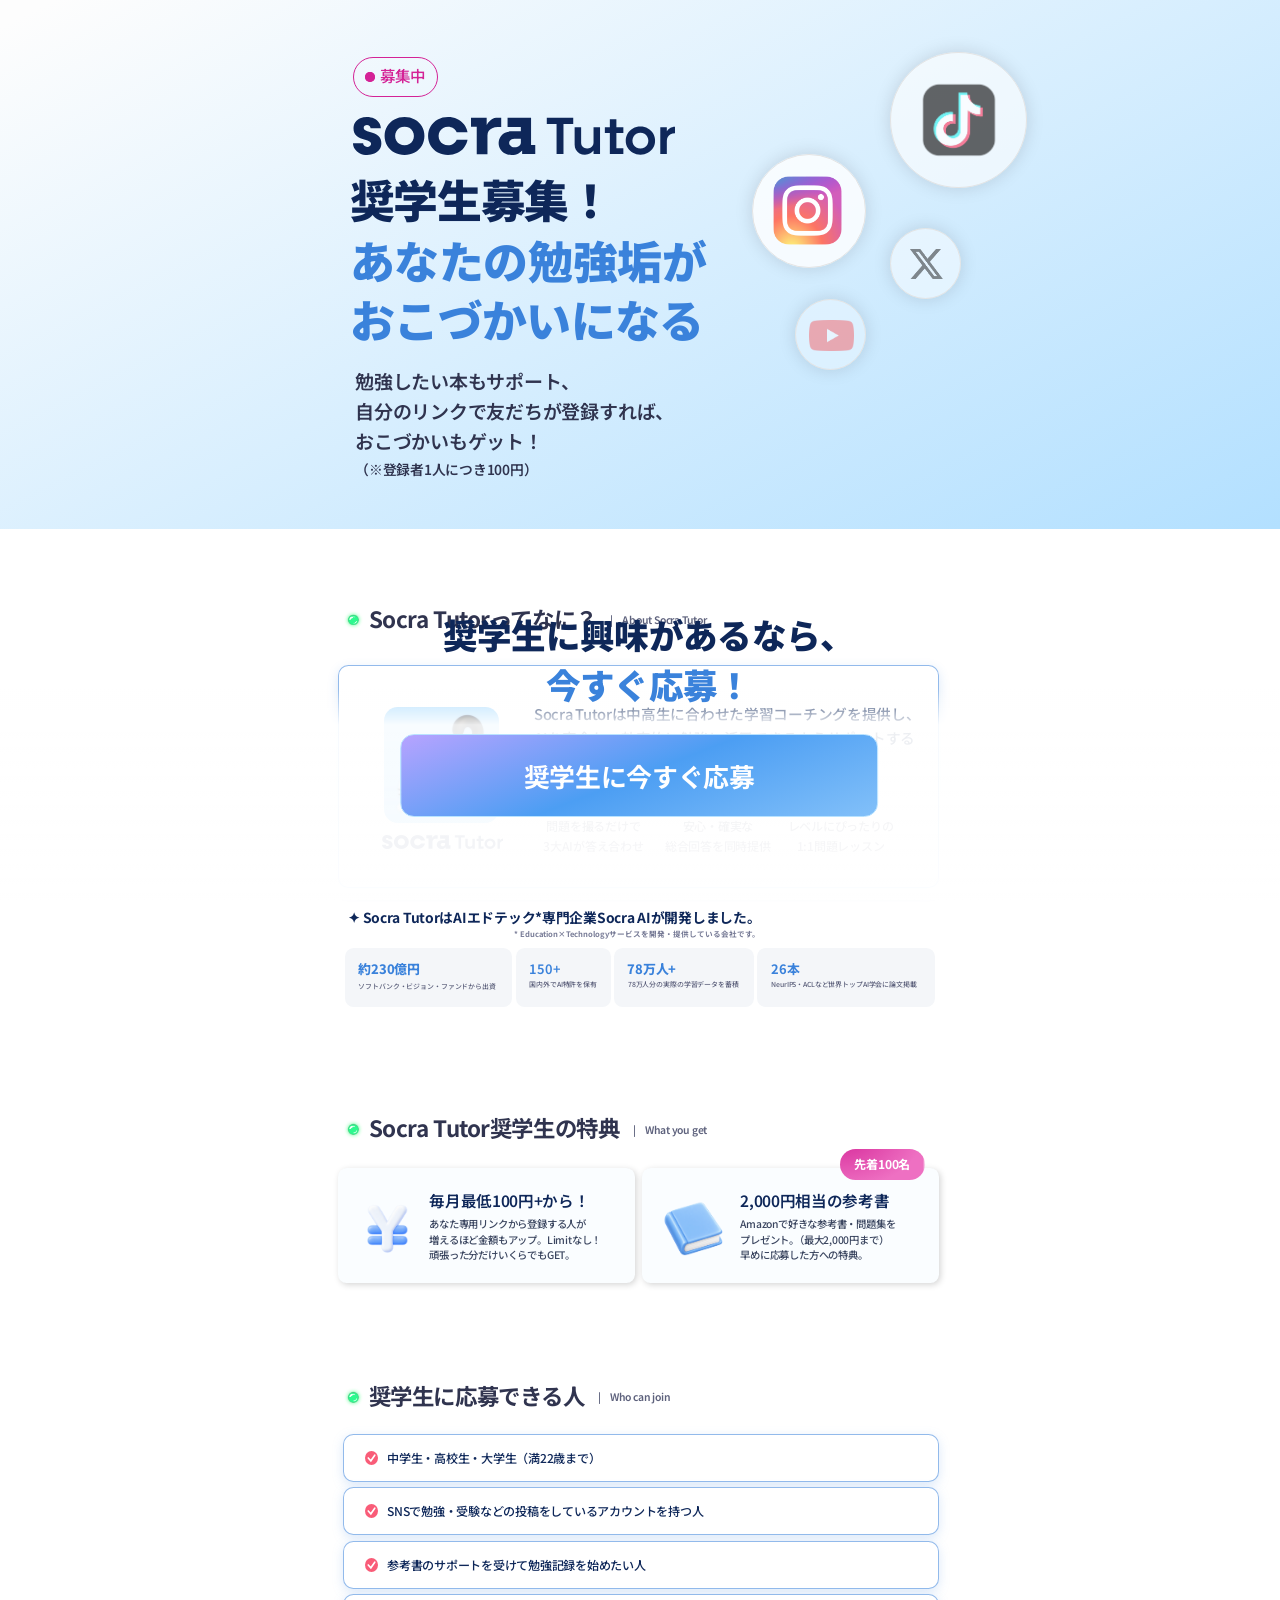
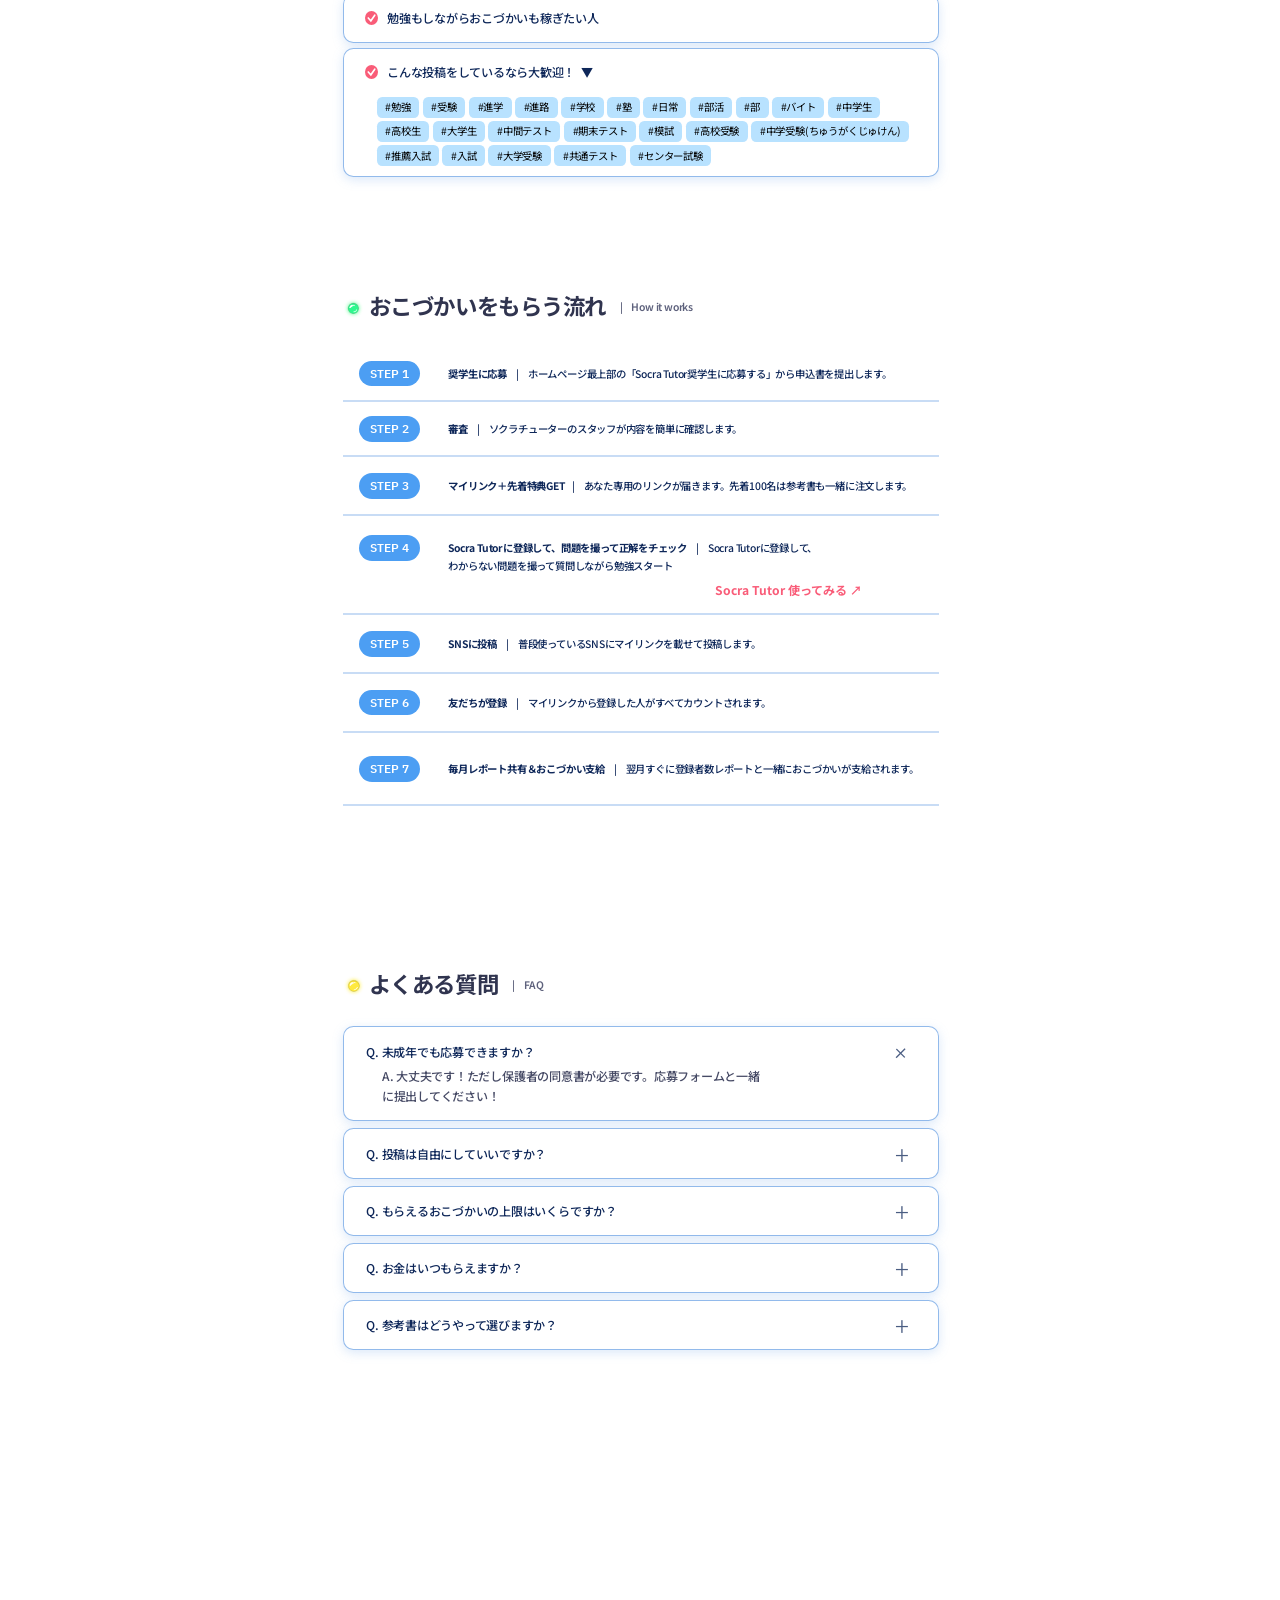
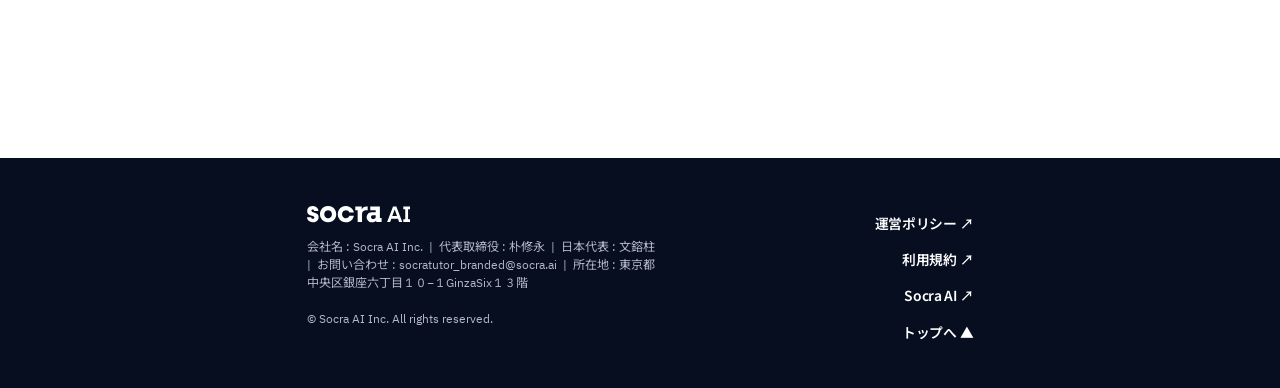
==== index.html @ dcab9e9f "홈 CTA를 socratutor.ai/event/scholarship/apply 로 연결 (같은 창에서 이동) Co-Authored-By: Claude Opus 5.5 <norep" ====
<!DOCTYPE html>
<html lang="ja">
<head>
<meta charset="UTF-8">
<meta name="viewport" content="width=device-width, initial-scale=1">
<title>Socra Tutor 奨学生募集</title>
<meta name="description" content="勉強垢で専用リンクをシェアするだけで、登録者数×100円がもらえる！">
<link rel="preconnect" href="https://fonts.googleapis.com">
<link rel="preconnect" href="https://fonts.gstatic.com" crossorigin>
<link href="https://fonts.googleapis.com/css2?family=Noto+Sans+JP:wght@300;400;500;600;700;800;900&family=IBM+Plex+Sans+KR:wght@400;600;700&display=swap" rel="stylesheet">
<style>
/* 레이아웃 2종
   - 768px 이상(태블릿·PC): Figma 웹 프레임(폭 440px) 치수 그대로 두고 .col 에 zoom(--z)을 걸어 확대 (script 참고)
   - 768px 미만(휴대폰): 파일 맨 아래 @media 블록. Figma 「Home JP — Mobile (375)」 기준의 실제 px 흐름 레이아웃 */
:root{
  --z:1;
  --blue-50:#fafdff; --blue-300:#b8e2ff; --blue-500:#4c9ef3; --blue-550:#3a82db; --blue-700:#0e2759;
  --gray-300:#b5b7c6; --gray-700:#5d617c; --gray-800:#464a65; --gray-900:#30344f;
  --pink-700:#d42396; --red-500:#f95c78; --green-700:#0faf6a;
  --line:rgba(58,130,219,.55); --line-shadow:rgba(58,130,219,.18);
  --ff:'Noto Sans JP',sans-serif;
  --ff-plex:'IBM Plex Sans KR','Noto Sans JP',sans-serif;
}
*{box-sizing:border-box;margin:0;padding:0}
html{scroll-behavior:smooth;-webkit-text-size-adjust:100%;text-size-adjust:100%}
body{background:#fff;font-family:var(--ff);color:var(--gray-900);-webkit-font-smoothing:antialiased;overflow-x:hidden}
img{display:block;max-width:none}
a{color:inherit;text-decoration:none}
button{font:inherit;color:inherit;background:none;border:0;cursor:pointer}
ol{list-style:none}

.band{position:relative;width:100%}
.col{position:relative;width:440px;margin:0 auto;zoom:var(--z)}
.abs{position:absolute}
.fill{position:absolute;inset:0;width:100%;height:100%}

/* ---------- Hero ---------- */
.hero{background:linear-gradient(153.05deg,#fdfdfd 2.29%,#b3e0ff 99.7%);overflow:hidden}
.hero .col{height:306px}
.badge{position:absolute;left:54px;top:33px;width:49px;height:23px;border:1px solid var(--pink-700);border-radius:30px;background:rgba(255,255,255,.1)}
.badge i{position:absolute;left:6px;top:8px;width:6px;height:6px;animation:blink 1.4s ease-in-out infinite}
/* 반짝임: 점이 깜빡이며 바깥으로 퍼지는 링 */
.badge i::after{content:"";position:absolute;inset:0;border-radius:50%;background:var(--pink-700);animation:ripple 1.4s ease-out infinite}
@keyframes blink{0%,100%{opacity:1}50%{opacity:.3}}
@keyframes ripple{0%{transform:scale(1);opacity:.55}100%{transform:scale(2.6);opacity:0}}
@media (prefers-reduced-motion:reduce){.badge i,.badge i::after{animation:none}}
.badge span{position:absolute;left:15px;top:3px;font-size:9px;font-weight:500;line-height:1.6;letter-spacing:-.54px;color:var(--pink-700);white-space:nowrap}
.hero-logo{position:absolute;left:54px;top:68px;width:186px;height:22px}
.hero-h1{position:absolute;left:52px;top:96px;font-size:26px;font-weight:900;line-height:38px;letter-spacing:-.78px;color:var(--blue-700);white-space:nowrap}
.hero-h2{position:absolute;left:52px;top:134px;font-size:26px;font-weight:900;line-height:34px;letter-spacing:-.26px;color:var(--blue-550);white-space:nowrap}
.hero-h2 .l2{letter-spacing:-.48px}
.hero-sub small{display:block;font-size:8px;line-height:1.92}
.hero-sub{position:absolute;left:55px;top:212px;width:209px;font-size:11px;font-weight:600;line-height:1.58;letter-spacing:-.132px;color:var(--gray-900);white-space:nowrap}

.bubble{position:absolute;border-radius:232px;overflow:hidden;border:.5px solid #e4e4e4;box-shadow:0 0 10.4px rgba(0,0,0,.13)}
.b-ig{left:285px;top:89px;width:66px;height:66px;background:rgba(255,255,255,.8)}
.b-ig img{position:absolute;left:11.5px;top:12.5px;width:40px;height:40px;object-fit:cover;opacity:.8}
.b-x{left:365px;top:132px;width:41px;height:41px;background:rgba(255,255,255,.45);border-width:.25px}
.b-x img{position:absolute;left:10.75px;top:11.75px;width:19px;height:17px;object-fit:cover;opacity:.45}
.b-tt{left:365px;top:30px;width:79px;height:79px;background:rgba(255,255,255,.6)}
.b-tt .clip{position:absolute;left:16.5px;top:16.5px;width:44px;height:44px;overflow:hidden;opacity:.6}
.b-tt .clip img{position:absolute;left:-7.66%;top:-7.59%;width:118.02%;height:117.09%}
.b-yt{left:310px;top:173px;width:41px;height:41px;background:rgba(255,255,255,.3)}
.b-yt img{position:absolute;left:7.5px;top:11.5px;width:25.705px;height:18px;object-fit:cover;opacity:.3}

/* ---------- Section common ---------- */
.sec-head{display:flex;align-items:flex-start;height:17px;padding-left:48px}
.sec-head .icon{width:12px;height:12px;margin-top:4px;object-fit:cover}
.sec-head .icon.y{width:13px;height:13px;margin-top:4px}
.sec-head h2{margin-left:3px;font-size:13px;font-weight:700;line-height:1.42;letter-spacing:-.26px;color:var(--gray-900);white-space:nowrap}
.sec-head .icon.y + h2{margin-left:2px}
.sec-head .sub{margin:6px 0 0 8px;font-size:6px;font-weight:600;line-height:1.42;letter-spacing:-.12px;color:var(--gray-700);white-space:pre}

/* ---------- About ---------- */
.about{padding-top:calc(43px * var(--z))} /* .band 는 zoom 밖이라 배율을 곱함 */
.diagram{position:relative;height:198px;margin-top:19px} /* 소개 카드 상단을 0으로 둔 좌표 */
.intro{position:absolute;left:45px;top:0;width:348px;height:129px;border-radius:6px;border:.3px solid var(--line);background:rgba(255,255,255,.8);box-shadow:0 2px 6px var(--line-shadow)}
.app-icon{position:absolute;left:26px;top:24px;width:67px;height:67px;border-radius:8px;object-fit:cover}
.app-logo{position:absolute;left:25px;top:98px;width:70px;height:8px}
.link-sm{position:absolute;text-align:right;font-weight:600;line-height:1.32;color:var(--blue-700);white-space:nowrap}
.link-sm:hover{text-decoration:underline}
.intro-desc{position:absolute;left:113px;top:21px;width:225px;font-size:8.5px;font-weight:500;line-height:1.59;letter-spacing:-.17px;color:var(--blue-700);white-space:nowrap}
.f1{left:147.5px}.f2{left:219.5px}.f3{left:290.5px}
.feature{position:absolute;top:76px;width:72px;transform:translateX(-50%);display:flex;flex-direction:column;align-items:center}
/* 배지: 폰트마다 다른 위아래 여백과 무관하게 글자판 중심을 박스 중심에 맞추려고 SVG(dominant-baseline:central)로 그림 */
.feature i{display:block;width:21px;height:9px;font-style:normal}
.feature i svg{display:block;width:21px;height:9px;overflow:visible}
.feature i text{font-family:var(--ff);font-size:5px;font-weight:500;fill:#fff}
.feature p{margin-top:2px;text-align:center;font-size:7px;font-weight:500;line-height:1.64;letter-spacing:-.14px;color:var(--gray-800);white-space:nowrap}
.made-by{position:absolute;left:51px;top:140px;font-size:8px;font-weight:700;line-height:1.5;letter-spacing:-.16px;color:var(--blue-700);white-space:nowrap}
.made-by small{display:block;text-align:right;font-size:4.4px;line-height:1.5;letter-spacing:0;color:#777b96}
.stat{position:absolute;top:164px;height:34px;border-radius:5px;background:#f4f6f9}
.stat b{position:absolute;left:8px;top:6px;font-size:7.5px;font-weight:800;line-height:1.52;letter-spacing:-.15px;color:var(--blue-550);white-space:nowrap}
.stat small{position:absolute;left:8px;top:18px;font-size:4px;font-weight:500;line-height:1.52;letter-spacing:-.08px;color:var(--gray-700);white-space:nowrap}
.stats{display:contents}
.st1{left:49px;width:97px}.st1 small{top:19px}
.st2{left:148px;width:55px}.st2 b{font-weight:600}
.st3{left:205px;width:81px}.st3 b{left:7.75px}
.st4{left:288px;width:103px}.st4 b{font-weight:700}

/* ---------- What you get ---------- */
.get-head{margin-top:61px}
.get{position:relative;height:78px;margin-top:4px}
.get-card{position:absolute;top:11px;width:172px;height:67px;border-radius:5px;background:var(--blue-50);box-shadow:1px 1px 4px rgba(0,0,0,.17)}
.get-card.c1{left:45px}
.get-card.c2{left:221px}
.get-card .ill{position:absolute;object-fit:cover}
.c1 .ill{left:12px;top:18px;width:34px;height:34px}
.c2 .ill{left:11px;top:16px;width:38px;height:38px}
.get-card h3{position:absolute;top:13px;font-size:9px;font-weight:600;line-height:1.32;letter-spacing:-.18px;color:var(--blue-700);white-space:nowrap}
.get-card p{position:absolute;top:28px;width:108px;font-size:6px;font-weight:500;line-height:1.52;letter-spacing:-.12px;color:#3b4660;white-space:nowrap}
.c1 h3,.c1 p{left:53px}
.c2 h3,.c2 p{left:57px}
.first100{position:absolute;left:115px;top:-11px;width:49px;height:18px;border-radius:34px;
  background:url("data:image/svg+xml;utf8,<svg viewBox='0 0 49 18' xmlns='http://www.w3.org/2000/svg' preserveAspectRatio='none'><rect x='0' y='0' height='100%' width='100%' fill='url(%23grad)'/><defs><radialGradient id='grad' gradientUnits='userSpaceOnUse' cx='0' cy='0' r='10' gradientTransform='matrix(1.6941 2.9942 -4.509 1.125 0.26064 -9.1731)'><stop stop-color='rgba(212,35,150,1)' offset='0'/><stop stop-color='rgba(225,74,172,1)' offset='0.5'/><stop stop-color='rgba(238,112,194,1)' offset='1'/></radialGradient></defs></svg>")}
.first100 span{position:absolute;left:8px;top:3px;font-size:7px;font-weight:700;line-height:1.6;letter-spacing:-.084px;color:#fff;white-space:nowrap}

/* ---------- Who can join ---------- */
.who-head{margin-top:56px}
.who{margin:14px 0 0 48px;width:345px;display:flex;flex-direction:column;gap:3px}
.box{border:.3px solid var(--line);border-radius:6px;filter:drop-shadow(0 2px 3px var(--line-shadow));background:#fff}
.who-row{height:28px;display:flex;align-items:center;padding-left:12px;gap:5px}
.who-row img,.who-last .hd img{width:8px;height:8px}
.who-row span,.who-last .hd span{font-size:7px;font-weight:500;line-height:1.32;letter-spacing:-.14px;color:var(--blue-700);white-space:pre}
.who-last{min-height:74px;padding:7px 0 6px}
.who-last .hd{display:flex;align-items:center;gap:5px;height:13px;padding-left:12px}
/* 태그 폭은 글자 길이에 맞춰 자동, 줄이 차면 자동 줄바꿈 */
.tags{margin:8px 14px 0 19px;display:flex;flex-wrap:wrap;gap:2px}
.tags div{display:contents}
.tag{display:inline-flex;align-items:center;height:12px;padding:0 5px;border-radius:3px;background:var(--blue-300);font-size:6px;font-weight:400;line-height:1;letter-spacing:-.12px;color:#000;white-space:nowrap}

/* ---------- How it works ---------- */
.how-head{margin-top:65px}
.steps{margin:15.5px 0 0 48px;width:345px}
.step{position:relative;display:flex;align-items:center;height:34px}
.step.s32{height:32px}
.step .pill{position:absolute;left:9.5px;width:35px;height:15px;border-radius:34px;background:var(--blue-500);display:flex;align-items:center;justify-content:center;
  font-family:var(--ff-plex);font-size:7px;font-weight:600;line-height:1.6;letter-spacing:-.084px;color:#fff;white-space:nowrap}
.step p{position:absolute;left:61px;font-size:6px;font-weight:500;line-height:1.32;letter-spacing:-.12px;color:var(--blue-700);white-space:pre}
.step p b{font-weight:700}
.m-br{display:none} /* 모바일에서만 쓰는 줄바꿈 */
.d-br{display:inline}
/* STEP 6 행은 원본에서 다른 행보다 높음(42.5px) */
.step.tall{height:42.5px}
/* STEP 4(링크 포함): 원본 높이 57.5px, 설명 2줄 + 오른쪽 아래 링크 */
.step.s-link{height:57.5px;align-items:flex-start}
.step.s-link .pill{top:11.5px}
.step.s-link p{top:14px;line-height:1.74}
.step-link{position:absolute;left:204px;top:38px;width:108.5px;text-align:center;font-size:7px;font-weight:700;line-height:1.5;color:var(--red-500);white-space:nowrap}
.step-link:hover{text-decoration:underline}
.m-only{display:none}
.step.tall p{width:284px;display:flex;white-space:normal}
.step.tall p b,.step.tall p .sep{flex:none;white-space:pre}
/* 0.3px 선은 브라우저에서 사라지므로 최소 1 CSS px 로 그린다 */
.step .rule{position:absolute;left:0;bottom:0;width:345px;height:calc(1px / var(--z));transform:translateY(50%)}
.step .rule{background:var(--line)} /* SVG 선은 일부 기기에서 안 그려져 배경색으로 표시 */
.step .rule>span{display:none}

/* ---------- FAQ ---------- */
.faq-head{margin-top:94px}
.faq{margin:17px 0 0 48px;width:345px;display:flex;flex-direction:column;gap:4px}
.qa{position:relative}
.qa button{display:flex;align-items:center;width:100%;height:28px;text-align:left;padding-left:13px;cursor:pointer}
.qa .q{font-size:7px;font-weight:500;line-height:1.32;letter-spacing:-.14px;color:var(--blue-700)}
.qa .pm{position:absolute;right:21px;top:14px;transform:translate(50%,-50%);font-size:15px;font-weight:300;line-height:1.32;letter-spacing:-.3px;color:var(--blue-700);opacity:.75;transition:transform .2s}
.qa.open .pm{transform:translate(50%,-50%) rotate(45deg)}
.qa .a{display:none;padding:0 100px 9px 22px;margin-top:-5.5px;font-size:7px;font-weight:500;line-height:1.6;letter-spacing:-.14px;color:var(--gray-800)}
.qa.open .a{display:block}
.qa .links{display:flex;justify-content:flex-end;margin-top:4px}
.qa .links a{font-weight:700;color:var(--red-500)}
.qa .links a:hover{text-decoration:underline}

/* ---------- CTA (하단 플로팅) ----------
   버튼은 스크롤 내내 화면 하단에 떠 있고(sticky), 헤드카피는 숨겨 둔다.
   끝까지 내려 푸터가 보이면(.docked) 원래 자리(푸터 바로 위)에 멈추고 헤드카피가 디졸브로 나타난다. */
.cta{position:sticky;bottom:0;z-index:5;margin-top:calc(61px * var(--z));pointer-events:none}
/* 배경 2장을 겹쳐 두고 상태에 따라 교차 페이드 */
.cta::before,.cta::after{content:"";position:absolute;inset:0;z-index:-1;transition:opacity .5s ease}
/* 떠 있을 때: 버튼 뒤쪽만 흰색으로 받쳐 줌 */
.cta::before{background:linear-gradient(to bottom,rgba(255,255,255,0) 30%,rgba(255,255,255,.92) 42%,rgba(255,255,255,.97) 100%)}
/* 도착했을 때: Figma 원본 그라데이션 */
.cta::after{opacity:0;background:linear-gradient(to bottom,rgba(255,255,255,0) 31.42%,rgba(255,255,255,.79) 84.275%)}
.cta.docked::before{opacity:0}
.cta.docked::after{opacity:1}
.cta .col{height:175px;padding-top:7px}
.cta h2{height:57.6px;text-align:center;transform:translateX(5px);font-size:20px;font-weight:900;line-height:1.44;letter-spacing:-.4px;color:var(--blue-700);white-space:nowrap}
.cta h2 span{color:var(--blue-550)}
.cta h2{opacity:0;transform:translate(5px,6px);transition:opacity .6s ease,transform .6s ease}
.cta.docked h2{opacity:1;transform:translateX(5px)}
@media (prefers-reduced-motion:reduce){.cta h2,.cta::before,.cta::after{transition:none}}
.cta-btn{pointer-events:auto;display:flex;align-items:center;justify-content:center;width:277px;height:48px;margin:14.4px auto 0;border-radius:8px;border:1px solid var(--blue-300);
  background:linear-gradient(158.79deg,#b7a3ff 0%,#4c9ef3 50%,#82c0f9 100%);color:#fff;font-size:15px;font-weight:700;line-height:1.6;letter-spacing:-.18px;
  transform:translateX(-.5px);transition:filter .15s}
.cta-btn:hover{filter:brightness(1.07)}

/* ---------- Footer ---------- */
.footer{background:#060e20}
.footer .col{height:133px;padding:27px 27px 0;display:flex;justify-content:space-between;align-items:flex-start}
.footer .inner{width:209px;display:flex;flex-direction:column;gap:8px}
.footer .logo{width:59.785px;height:11px}
.footer p{width:206px;font-family:var(--ff-plex);font-size:7px;font-weight:400;line-height:1.5;color:var(--gray-300);white-space:pre-wrap}
.footer .copy{margin-top:2.5px} /* 원본의 빈 줄 한 칸 */
.footer-links{display:flex;flex-direction:column;align-items:flex-end}
.footer-links a{font-size:8px;font-weight:600;line-height:21px;letter-spacing:-.16px;color:#fff;white-space:nowrap}
.footer-links a:hover{text-decoration:underline}

/* ================= 휴대폰 (768px 미만) — Figma 「Home JP — Mobile (375)」 ================= */
@media (max-width:767.98px){
  .col{width:auto;margin:0;zoom:1}

  /* Hero */
  .hero .col{height:auto;padding:28px 20px 40px}
  .badge{position:relative;left:auto;top:auto;width:61px;height:29px}
  .badge i{left:7.5px;top:10px;width:7.5px;height:7.5px}
  .badge span{left:19px;top:4px;font-size:11px}
  .hero-logo{position:static;width:168px;height:20px;margin-top:16px}
  .hero-h1{position:static;margin-top:8px;font-size:28px;line-height:1.4;letter-spacing:-.03em}
  .hero-h2{position:static;font-size:28px;line-height:1.3;letter-spacing:-.01em}
  .hero-h2 .l2{letter-spacing:inherit}
  .hero-sub{position:static;width:auto;margin-top:16px;font-size:11px;font-weight:500;line-height:1.6;letter-spacing:0;white-space:normal}
  .hero-sub small{font-size:9px;line-height:1.84}
  .bubble{transform-origin:top right}
  .b-tt{left:auto;right:16px;top:18px;transform:scale(.85)}
  .b-ig{left:auto;right:89px;top:75px;transform:scale(.8)}
  .b-x{left:auto;right:26px;top:112px;transform:scale(.8)}
  .b-yt{left:auto;right:58px;top:152px;transform:scale(.75)}

  /* Section common */
  .about{padding-top:48px}
  .about .col{padding:0 20px}
  .sec-head{height:auto;padding:0;align-items:center;gap:6px}
  .sec-head .icon,.sec-head .icon.y{width:16px;height:16px;margin:0;flex:none}
  .sec-head .icon.y{width:17px;height:17px}
  .sec-head h2,.sec-head .icon.y + h2{margin:0;font-size:18px;line-height:1.4;letter-spacing:-.02em}
  .sec-head .sub{margin:0 0 0 4px;font-size:10px;font-weight:500;white-space:pre;overflow:hidden;text-overflow:ellipsis;min-width:0}
  .sec-head .sub-x{display:none}
  .get-head,.how-head,.faq-head{margin-top:56px}
  .who-head{margin-top:71px} /* 特典 섹션 하단 여백 33 + 38 */

  /* About */
  .diagram{height:auto;margin-top:15px;display:flex;flex-direction:column;gap:15px}
  .intro{position:relative;left:auto;top:auto;width:auto;height:auto;padding:20px;border-radius:10px;border:.5px solid var(--line);background:rgba(255,255,255,.9);box-shadow:0 4px 12px var(--line-shadow);
    display:grid;grid-template-columns:70px 1fr;grid-template-areas:"icon desc" "logo desc";column-gap:14px}
  .app-icon{position:static;grid-area:icon;width:67px;height:67px;margin-left:1px}
  .app-logo{position:static;grid-area:logo;width:70px;height:8px;margin-top:7px}
  .link-sm{position:static;font-weight:600;letter-spacing:0}
  .intro-desc{position:static;grid-area:desc;align-self:center;width:auto;margin:0;font-size:10px;line-height:1.7;letter-spacing:0;white-space:normal}
  .intro-desc br{display:none}
  .feature p br,.get-card p br{display:none}
  .m-br{display:inline}
  .feature{position:static;grid-column:1 / -1;width:auto;transform:none;flex-direction:row;align-items:center;gap:10px;margin-top:10px}
  .feature.f1{margin-top:16px;padding-top:14px;border-top:1px solid rgba(58,130,219,.25)}
  .feature i,.feature i svg{width:37px;height:16px;flex:none}
  .feature p{margin:0;text-align:left;font-size:10px;line-height:1.5;letter-spacing:0;white-space:normal}
  .made-by{position:static;font-size:11px;font-weight:700;line-height:1.5;letter-spacing:0;white-space:normal}
  .made-by small{font-size:6px}
  .stats{display:grid;grid-template-columns:1fr 1fr;gap:8px}
  .stat{position:static;width:auto;height:auto;padding:10px 12px;border-radius:8px}
  .stat b,.stat small{position:static;display:block;white-space:normal;letter-spacing:0}
  .stat b{font-size:13px;font-weight:700;line-height:1.5}
  .stat small{margin-top:2px;font-size:8px;line-height:1.5}

  /* 特典 */
  .get{height:auto;margin-top:20px;display:flex;flex-direction:column;gap:14px}
  .get-card,.get-card.c1,.get-card.c2{position:relative;left:auto;top:auto;width:auto;height:auto;padding:18px 16px;border-radius:8px;box-shadow:1px 2px 8px rgba(0,0,0,.15);
    display:grid;grid-template-columns:52px 1fr;column-gap:14px;align-items:center}
  .get-card .ill{position:static;grid-row:1 / 3;width:52px;height:52px}
  .get-card h3{position:static;align-self:end;font-size:13px;font-weight:700;line-height:1.4;letter-spacing:0;white-space:normal}
  .get-card p{position:static;align-self:start;width:auto;margin-top:4px;font-size:10px;line-height:1.6;letter-spacing:0;white-space:normal}
  .first100{left:auto;right:12px;top:-12px;transform:scale(1.35);transform-origin:top right}

  /* 応募できる人 */
  .who{margin:20px 0 0;width:auto;gap:6px}
  .box{border:.5px solid var(--line);border-radius:8px;filter:drop-shadow(0 2px 4px rgba(58,130,219,.12))}
  .who-row{height:auto;min-height:44px;padding:12px 14px;gap:8px}
  .who-row img,.who-last .hd img{width:14px;height:14px;flex:none}
  .who-row span,.who-last .hd span{font-size:11px;line-height:1.5;letter-spacing:0;white-space:normal}
  .who-last{padding:12px 14px}
  .who-last .hd{height:auto;padding:0;gap:8px}
  .tags{margin:10px 0 0;gap:4px}
  .tag{height:auto;padding:3px 7px;border-radius:4px;font-size:9px;line-height:1.4;letter-spacing:0}

  /* 流れ */
  .steps{margin:16px 0 0;width:auto}
  .step,.step.s32,.step.tall,.step.s-link{height:auto;align-items:flex-start;gap:12px;padding:14px 0}
  .step .pill{position:static;flex:none;width:auto;height:auto;padding:3px 10px;border-radius:99px;font-size:11px;line-height:1.5}
  .step p,.step.tall p{position:static;display:flex;flex-direction:column;width:auto;font-size:10px;line-height:1.6;letter-spacing:0;white-space:normal}
  .step p b{font-size:13px;line-height:1.5;white-space:normal}
  .step p .sep{display:none}
  .step p .desc{margin-top:3px;font-weight:400}
  .step .rule{width:100%;height:.5px;transform:none}
  .step.s-link{flex-wrap:wrap}
  .step.s-link p{line-height:1.6}
  .step.s-link p{flex:1;min-width:0}
  .step-link{position:static;width:100%;margin-top:3px;padding-left:68px;text-align:right;font-size:10px}
  .d-br{display:none}
  .m-only{display:inline}

  /* FAQ */
  .faq{margin:20px 0 0;width:auto;gap:8px}
  .qa button{height:auto;min-height:48px;padding:12px 32px 12px 16px}
  .qa .q{font-size:13px;line-height:1.5;letter-spacing:0}
  .qa .pm{right:20px;top:24px;font-size:22px}
  .qa .links{margin-top:8px}
  .qa .a{padding:0 16px 14px;margin-top:-4px;font-size:10px;font-weight:400;line-height:1.65;letter-spacing:0}

  /* CTA */
  .cta{margin-top:48px}
  .cta .col{height:auto;padding:24px 20px 20px}
  .cta h2{height:auto;font-size:24px;line-height:1.44;letter-spacing:-.02em;white-space:normal;transform:translateY(6px)}
  .cta.docked h2{transform:none}
  .cta-btn{width:100%;height:54px;margin-top:18px;border-radius:10px;font-size:17px;transform:none}

  /* Footer */
  .footer .col{height:auto;padding:28px 20px 32px;flex-direction:row;justify-content:space-between;align-items:flex-start;gap:56px}
  .footer .inner{flex:1;min-width:0;width:auto;gap:12px}
  .footer .logo{width:78px;height:14.3px}
  .footer p{width:auto;font-size:8px;line-height:1.65}
  .footer-links{flex:none;flex-direction:column;align-items:flex-end;gap:6px}
  .footer-links a{font-size:10px;line-height:1.65;text-align:right}
  .footer .copy{margin:0;font-size:10px}
}
/* 폭이 아주 좁은 폰(360px 이하): 히어로 SNS 아이콘을 조금 작게 */
@media (max-width:360px){
  .b-tt{transform:scale(.7)} .b-ig{right:74px;transform:scale(.65)} .b-x{transform:scale(.65)} .b-yt{right:48px;transform:scale(.6)}
}
</style>
</head>
<body>

<main id="top">
  <!-- Hero -->
  <section class="band hero">
    <div class="col">
      <div class="badge"><i><img class="fill" src="assets/dot-pink.svg" alt="" width="6" height="6"></i><span>募集中</span></div>
      <img class="hero-logo" src="assets/logo-hero.svg" alt="Socra Tutor" width="186" height="22">
      <h1 class="hero-h1">奨学生募集！</h1>
      <p class="hero-h2">あなたの勉強垢が<br><span class="l2">おこづかいになる</span></p>
      <p class="hero-sub">勉強したい本もサポート、<br>自分のリンクで友だちが登録すれば、<br>おこづかいもゲット！<small>（※登録者1人につき100円）</small></p>

      <div class="bubble b-tt" aria-hidden="true"><div class="clip"><img src="assets/tiktok.png" alt=""></div></div>
      <div class="bubble b-ig" aria-hidden="true"><img src="assets/instagram.png" alt=""></div>
      <div class="bubble b-x" aria-hidden="true"><img src="assets/x.png" alt=""></div>
      <div class="bubble b-yt" aria-hidden="true"><img src="assets/youtube.png" alt=""></div>
    </div>
  </section>

  <!-- About -->
  <section class="band about" id="about">
    <div class="col">
      <div class="sec-head">
        <img class="icon" src="assets/light.png" alt="">
        <h2>Socra Tutorってなに？</h2>
        <span class="sub">|     About<span class="sub-x"> Socra Tutor</span></span>
      </div>

      <div class="diagram">
        <div class="intro">
          <img class="app-icon" src="assets/app-icon.png" alt="Socra Tutor アプリ" width="67" height="67">
          <img class="app-logo" src="assets/logo-tutor-about.svg" alt="Socra Tutor" width="70" height="8">
          <p class="intro-desc">Socra Tutorは中高生に合わせた学習コーチングを提供し、<br>AIを安全かつ効率的に勉強に活用できるようサポートする<br>「10代のための答え合わせAI」です。</p>
          <div class="feature f1"><i><svg viewBox="0 0 21 9" role="img" aria-label="機能1"><rect width="21" height="9" rx="4.5" fill="#f95c78"/><text x="10.5" y="4.5" text-anchor="middle" dominant-baseline="central">機能1</text></svg></i><p>問題を撮るだけで<br>3大AIが答え合わせ</p></div>
          <div class="feature f2"><i><svg viewBox="0 0 21 9" role="img" aria-label="機能2"><rect width="21" height="9" rx="4.5" fill="#f95c78"/><text x="10.5" y="4.5" text-anchor="middle" dominant-baseline="central">機能2</text></svg></i><p>安心・確実な<br>総合回答を同時提供</p></div>
          <div class="feature f3"><i><svg viewBox="0 0 21 9" role="img" aria-label="機能3"><rect width="21" height="9" rx="4.5" fill="#f95c78"/><text x="10.5" y="4.5" text-anchor="middle" dominant-baseline="central">機能3</text></svg></i><p>レベルにぴったりの<br>1:1問題レッスン</p></div>
        </div>

        <p class="made-by">✦ Socra TutorはAIエドテック*専門企業Socra AIが開発しました。<small>* Education×Technologyサービスを開発・提供している会社です。</small></p>
        <div class="stats">
          <div class="stat st1"><b>約230億円</b><small>ソフトバンク・ビジョン・ファンドから出資</small></div>
          <div class="stat st2"><b>150+</b><small>国内外でAI特許を保有</small></div>
          <div class="stat st3"><b>78万人+</b><small>78万人分の実際の学習データを蓄積</small></div>
          <div class="stat st4"><b>26本</b><small>NeurIPS・ACLなど世界トップAI学会に論文掲載</small></div>
        </div>
      </div>

      <!-- What you get -->
      <div class="sec-head get-head">
        <img class="icon" src="assets/light.png" alt="">
        <h2>Socra Tutor奨学生の特典</h2>
        <span class="sub">|     What you get</span>
      </div>
      <div class="get">
        <div class="get-card c1">
          <img class="ill" src="assets/coin.png" alt="">
          <h3>毎月最低100円+から！</h3>
          <p>あなた専用リンクから登録する人が<br>増えるほど金額もアップ。Limitなし！<br>頑張った分だけいくらでもGET。</p>
        </div>
        <div class="get-card c2">
          <img class="ill" src="assets/book.png" alt="">
          <h3>2,000円相当の参考書</h3>
          <p>Amazonで好きな参考書・問題集を<br>プレゼント。（最大2,000円まで）<br>早めに応募した方への特典。</p>
          <div class="first100"><span>先着100名</span></div>
        </div>
      </div>

      <!-- Who can join -->
      <div class="sec-head who-head">
        <img class="icon" src="assets/light.png" alt="">
        <h2>奨学生に応募できる人</h2>
        <span class="sub">|     Who can join</span>
      </div>
      <div class="who">
        <div class="box who-row"><img src="assets/check.svg" alt="" width="8" height="8"><span>中学生・高校生・大学生（満22歳まで）</span></div>
        <div class="box who-row"><img src="assets/check.svg" alt="" width="8" height="8"><span>SNSで勉強・受験などの投稿をしているアカウントを持つ人</span></div>
        <div class="box who-row"><img src="assets/check.svg" alt="" width="8" height="8"><span>参考書のサポートを受けて勉強記録を始めたい人</span></div>
        <div class="box who-row"><img src="assets/check.svg" alt="" width="8" height="8"><span>勉強もしながらおこづかいも稼ぎたい人</span></div>
        <div class="box who-last">
          <div class="hd"><img src="assets/check.svg" alt="" width="8" height="8"><span>こんな投稿をしているなら大歓迎！  ▼</span></div>
          <div class="tags">
            <div>
              <span class="tag">#勉強</span><span class="tag">#受験</span><span class="tag">#進学</span><span class="tag">#進路</span><span class="tag">#学校</span><span class="tag">#塾</span><span class="tag">#日常</span><span class="tag">#部活</span><span class="tag">#部</span><span class="tag">#バイト</span><span class="tag">#中学生</span><span class="tag">#高校生</span>
            </div>
            <div>
              <span class="tag">#大学生</span><span class="tag">#中間テスト</span><span class="tag">#期末テスト</span><span class="tag">#模試</span><span class="tag">#高校受験</span><span class="tag">#中学受験(ちゅうがくじゅけん)</span><span class="tag">#推薦入試</span>
            </div>
            <div>
              <span class="tag">#入試</span><span class="tag">#大学受験</span><span class="tag">#共通テスト</span><span class="tag">#センター試験</span>
            </div>
          </div>
        </div>
      </div>

      <!-- How it works -->
      <div class="sec-head how-head" id="how">
        <img class="icon" src="assets/light.png" alt="" style="margin-top:5px">
        <h2>おこづかいをもらう流れ</h2>
        <span class="sub">|     How it works</span>
      </div>
      <ol class="steps">
        <li class="step s32"><span class="pill">STEP 1</span><p><b>奨学生に応募</b><span class="sep">     |     </span><span class="desc">ホームページ最上部の「Socra Tutor奨学生に応募する」<br class="m-br">から申込書を提出します。</span></p><span class="rule"><span><img src="assets/line.svg" alt="" width="345.3" height=".3"></span></span></li>
        <li class="step s32"><span class="pill">STEP 2</span><p><b>審査</b><span class="sep">     |     </span><span class="desc">ソクラチューターのスタッフが内容を簡単に確認します。</span></p><span class="rule"><span><img src="assets/line.svg" alt="" width="345.3" height=".3"></span></span></li>
        <li class="step"><span class="pill">STEP 3</span><p><b>マイリンク＋先着特典GET</b><span class="sep">    |     </span><span class="desc">あなた専用のリンクが届きます。<br class="m-br">先着100名は参考書も一緒に注文します。</span></p><span class="rule"><span><img src="assets/line.svg" alt="" width="345.3" height=".3"></span></span></li>
        <li class="step s-link"><span class="pill">STEP 4</span><p><b>Socra Tutorに登録して、<br class="m-br">問題を撮って正解をチェック</b><span class="sep">     |     </span><span class="desc">Socra Tutorに登録して、<br class="d-br">わからない問題を撮っ<br class="m-br">て質問しながら勉強スタート<span class="m-only"> !</span></span></p><a class="step-link" href="https://socratutor.ai/landing" target="_blank" rel="noopener">Socra Tutor 使ってみる ↗</a><span class="rule"><span><img src="assets/line.svg" alt="" width="345.3" height=".3"></span></span></li>
        <li class="step"><span class="pill">STEP 5</span><p><b>SNSに投稿</b><span class="sep">     |     </span><span class="desc">普段使っているSNSにマイリンクを載せて投稿します。</span></p><span class="rule"><span><img src="assets/line.svg" alt="" width="345.3" height=".3"></span></span></li>
        <li class="step"><span class="pill">STEP 6</span><p><b>友だちが登録</b><span class="sep">     |     </span><span class="desc">マイリンクから登録した人がすべてカウントされます。</span></p><span class="rule"><span><img src="assets/line.svg" alt="" width="345.3" height=".3"></span></span></li>
        <li class="step tall"><span class="pill">STEP 7</span><p><b>毎月レポート共有＆おこづかい支給</b><span class="sep">     |     </span><span class="desc">翌月すぐに登録者数レポートと一緒におこづかいが<br class="m-br">支給されます。</span></p><span class="rule"><span><img src="assets/line.svg" alt="" width="345.3" height=".3"></span></span></li>
      </ol>

      <!-- FAQ -->
      <div class="sec-head faq-head">
        <img class="icon y" src="assets/light-yellow.png" alt="">
        <h2>よくある質問</h2>
        <span class="sub">|     FAQ</span>
      </div>
      <div class="faq">
        <div class="box qa open">
          <button type="button" aria-expanded="true"><span class="q">Q. 未成年でも応募できますか？</span><span class="pm" aria-hidden="true">+</span></button>
          <p class="a">A. 大丈夫です！ただし保護者の同意書が必要です。<br class="m-br">応募フォームと一緒に提出してください！</p>
        </div>
        <div class="box qa">
          <button type="button" aria-expanded="false"><span class="q">Q. 投稿は自由にしていいですか？</span><span class="pm" aria-hidden="true">+</span></button>
          <p class="a">A. アプリの機能（勉強・問題解説）に関連する写真・文章・動画なら、何でもOKです！何を投稿すればいいか迷ったら、クリエイティブガイドを参考にしてください！
            <span class="links">
              <a href="https://socratutor.ai/event/scholarship/guide" target="_blank" rel="noopener">ご利用ガイド ↗</a>
            </span></p>
        </div>
        <div class="box qa">
          <button type="button" aria-expanded="false"><span class="q">Q. もらえるおこづかいの上限はいくらですか？</span><span class="pm" aria-hidden="true">+</span></button>
          <p class="a">A. 上限はありません！リンクから登録した人が何十人でも何百人でも、すべておこづかいとして積み上がります。</p>
        </div>
        <div class="box qa">
          <button type="button" aria-expanded="false"><span class="q">Q. お金はいつもらえますか？</span><span class="pm" aria-hidden="true">+</span></button>
          <p class="a">A. 翌月すぐに支給されます。</p>
        </div>
        <div class="box qa">
          <button type="button" aria-expanded="false"><span class="q">Q. 参考書はどうやって選びますか？</span><span class="pm" aria-hidden="true">+</span></button>
          <p class="a">A. 先着100名に入ると、Amazonの購入ページをご案内します。そこで好きな参考書・問題集を1冊選ぶだけでOK！（最大2,000円まで）選んでいただいた本は、購入ページに入力いただいた住所へお届けします。</p>
        </div>
      </div>
    </div>
  </section>

  <!-- CTA -->
  <section class="band cta" id="apply">
    <div class="col">
      <h2>奨学生に興味があるなら、<br><span>今すぐ応募！</span></h2>
      <a class="cta-btn" href="https://socratutor.ai/event/scholarship/apply" target="_top">奨学生に今すぐ応募</a>
    </div>
  </section>
</main>

<footer class="band footer">
  <div class="col">
    <div class="inner">
      <img class="logo" src="assets/logo-socra-ai-footer.svg" alt="Socra AI" width="59.7851" height="11">
      <p>会社名 : Socra AI Inc.  |  代表取締役 : 朴修永  |  日本代表 : 文鎔柱  |  お問い合わせ : socratutor_branded@socra.ai  |  所在地 : 東京都中央区銀座六丁目１０−１GinzaSix１３階</p>
      <p class="copy">© Socra AI Inc. All rights reserved.</p>
    </div>
    <nav class="footer-links">
      <a href="https://socraai.notion.site/Socra-Tutor-3dd5bc5f63078018b646ddf2f49e90f0" target="_blank" rel="noopener">運営ポリシー ↗</a>
      <a href="https://socraai.notion.site/Socra-Tutor-3dd5bc5f630780bb8632d63fe7f3dbab" target="_blank" rel="noopener">利用規約 ↗</a>
      <a href="https://corp.socra.ai/ja" target="_blank" rel="noopener">Socra AI ↗</a>
      <a href="#" aria-label="ページのトップへ戻る">トップへ ▲</a>
    </nav>
  </div>
</footer>

<script>
// 태블릿·PC: 440px 웹 디자인을 화면 폭에 맞춰 확대 (MAX_WIDTH까지). 휴대폰(768px 미만)은 모바일 레이아웃이라 확대하지 않음
const DESIGN_WIDTH = 440, MAX_WIDTH = 760, MOBILE_MAX = 767.98;
function fit(){
  const cw = document.documentElement.clientWidth;
  const z = cw <= MOBILE_MAX ? 1 : Math.min(cw, MAX_WIDTH) / DESIGN_WIDTH;
  document.documentElement.style.setProperty('--z', z.toFixed(4));
}
fit();
addEventListener('resize', fit);

// 하단 CTA: 푸터가 화면에 들어오면(= 끝까지 스크롤) 도착 상태로 전환해 헤드카피 표시
const cta = document.querySelector('.cta');
new IntersectionObserver(([e]) => cta.classList.toggle('docked', e.isIntersecting))
  .observe(document.querySelector('.footer'));

// 외부 링크(다른 사이트로 나가는 링크)는 모두 새 탭으로 열기 — 나중에 추가되는 주소에도 자동 적용
// 단, target="_top"(socratutor.ai 안의 다른 페이지로 이동하는 링크)은 같은 창에서 연다
document.querySelectorAll('a[href^="http"]:not([target="_top"])').forEach(a => {
  if (new URL(a.href).origin !== location.origin) { a.target = '_blank'; a.rel = 'noopener'; }
});

// FAQ 아코디언
document.querySelectorAll('.qa button').forEach(btn => {
  btn.addEventListener('click', () => {
    const open = btn.parentElement.classList.toggle('open');
    btn.setAttribute('aria-expanded', open);
  });
});
</script>
</body>
</html>
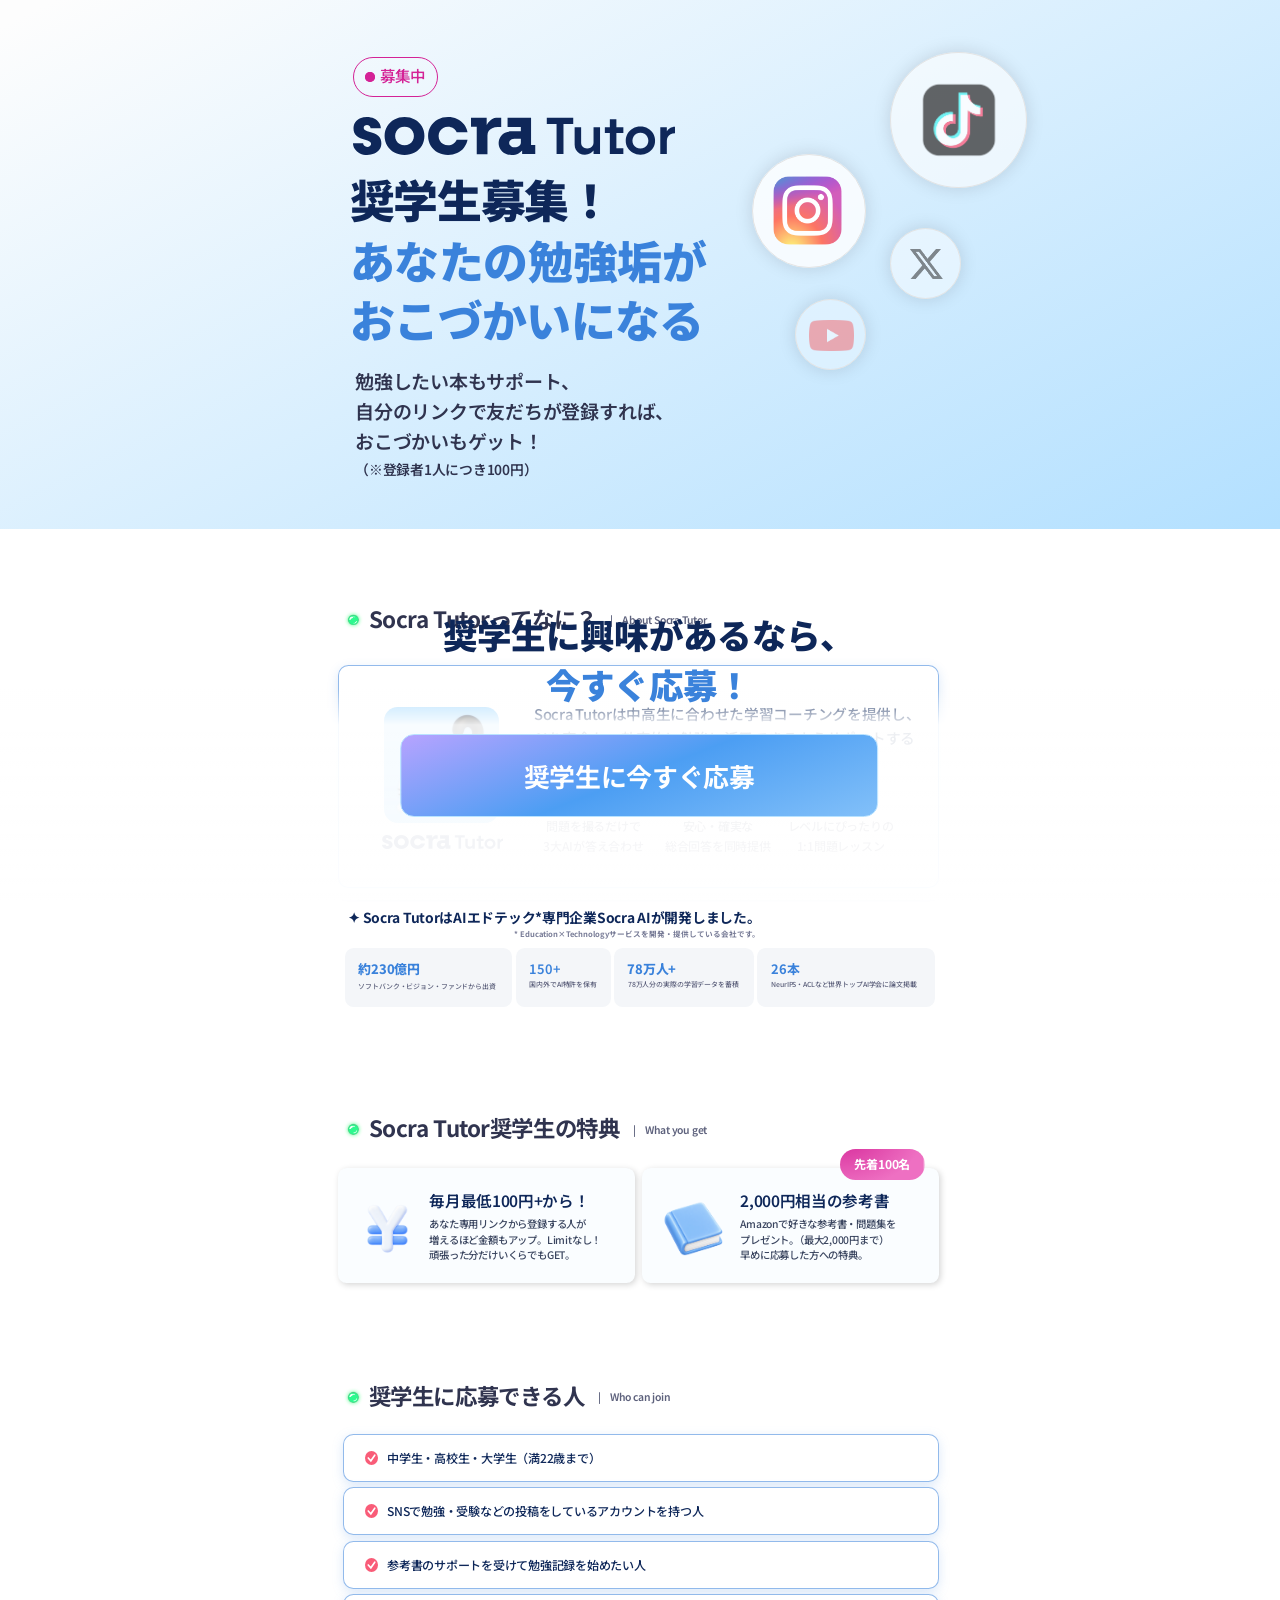
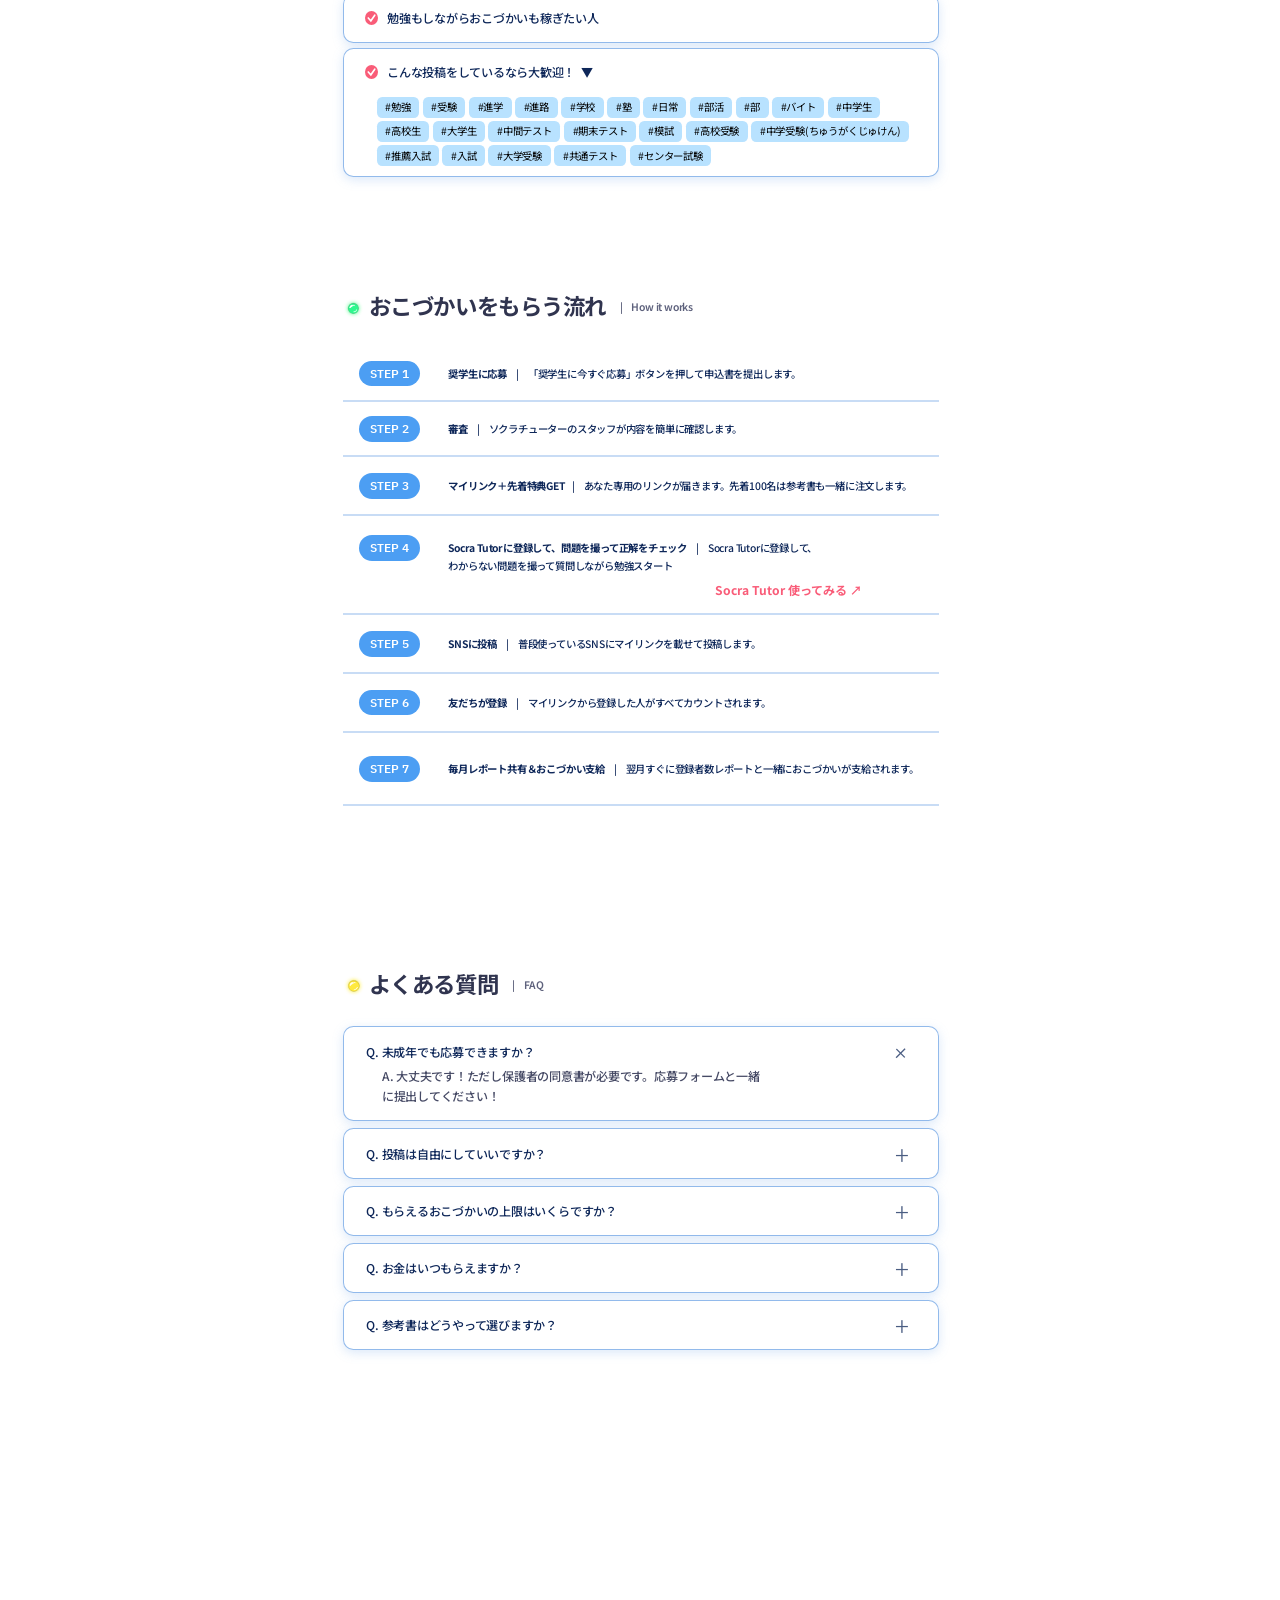
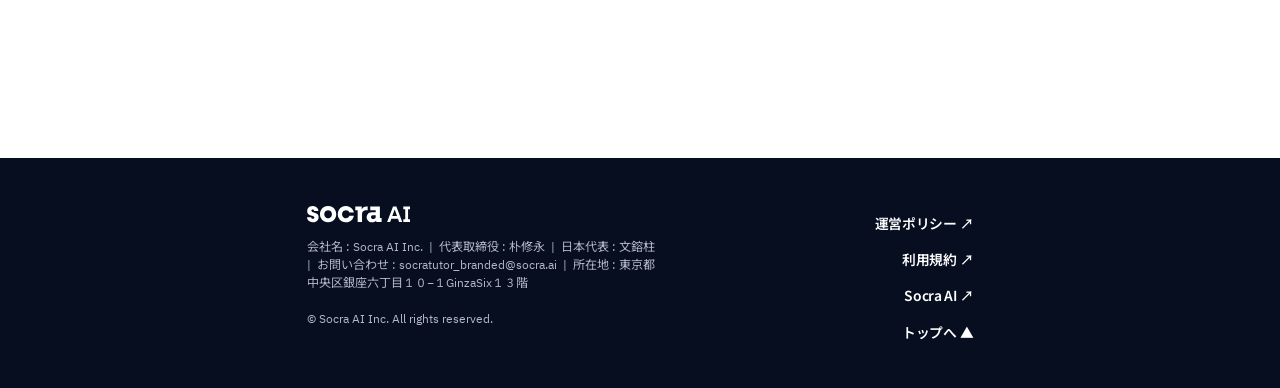
==== commit 9927fd37: "STEP 1 설명을 「奨学生に今すぐ応募」 버튼 안내로 변경 Co-Authored-By: Claude Opus 5.5 <noreply@anthropic.com>" ====
--- a/index.html
+++ b/index.html
@@ -1,5 +1,5 @@
 <!DOCTYPE html>
-<html lang="ja">
+<html lang="ja" data-scholarship-page="landing">
 <head>
 <meta charset="UTF-8">
 <meta name="viewport" content="width=device-width, initial-scale=1">
@@ -325,6 +325,7 @@
   .b-tt{transform:scale(.7)} .b-ig{right:74px;transform:scale(.65)} .b-x{transform:scale(.65)} .b-yt{right:48px;transform:scale(.6)}
 }
 </style>
+<link rel="stylesheet" href="/assets/scholarship-embed.css">
 </head>
 <body>
 
@@ -427,7 +428,7 @@
         <span class="sub">|     How it works</span>
       </div>
       <ol class="steps">
-        <li class="step s32"><span class="pill">STEP 1</span><p><b>奨学生に応募</b><span class="sep">     |     </span><span class="desc">ホームページ最上部の「Socra Tutor奨学生に応募する」<br class="m-br">から申込書を提出します。</span></p><span class="rule"><span><img src="assets/line.svg" alt="" width="345.3" height=".3"></span></span></li>
+        <li class="step s32"><span class="pill">STEP 1</span><p><b>奨学生に応募</b><span class="sep">     |     </span><span class="desc">「奨学生に今すぐ応募」ボタンを押して<br class="m-br">申込書を提出します。</span></p><span class="rule"><span><img src="assets/line.svg" alt="" width="345.3" height=".3"></span></span></li>
         <li class="step s32"><span class="pill">STEP 2</span><p><b>審査</b><span class="sep">     |     </span><span class="desc">ソクラチューターのスタッフが内容を簡単に確認します。</span></p><span class="rule"><span><img src="assets/line.svg" alt="" width="345.3" height=".3"></span></span></li>
         <li class="step"><span class="pill">STEP 3</span><p><b>マイリンク＋先着特典GET</b><span class="sep">    |     </span><span class="desc">あなた専用のリンクが届きます。<br class="m-br">先着100名は参考書も一緒に注文します。</span></p><span class="rule"><span><img src="assets/line.svg" alt="" width="345.3" height=".3"></span></span></li>
         <li class="step s-link"><span class="pill">STEP 4</span><p><b>Socra Tutorに登録して、<br class="m-br">問題を撮って正解をチェック</b><span class="sep">     |     </span><span class="desc">Socra Tutorに登録して、<br class="d-br">わからない問題を撮っ<br class="m-br">て質問しながら勉強スタート<span class="m-only"> !</span></span></p><a class="step-link" href="https://socratutor.ai/landing" target="_blank" rel="noopener">Socra Tutor 使ってみる ↗</a><span class="rule"><span><img src="assets/line.svg" alt="" width="345.3" height=".3"></span></span></li>
@@ -495,6 +496,7 @@
   </div>
 </footer>
 
+<script src="/assets/scholarship-bridge.js"></script>
 <script>
 // 태블릿·PC: 440px 웹 디자인을 화면 폭에 맞춰 확대 (MAX_WIDTH까지). 휴대폰(768px 미만)은 모바일 레이아웃이라 확대하지 않음
 const DESIGN_WIDTH = 440, MAX_WIDTH = 760, MOBILE_MAX = 767.98;
--- a/assets/scholarship-embed.css
+++ b/assets/scholarship-embed.css
@@ -0,0 +1,33 @@
+/* 안전 영역은 부모가 CSS px로 보낸다. 배경은 유지하고 콘텐츠만 안쪽으로 옮긴다. */
+:root { --host-safe-area-top: 0px; --host-safe-area-bottom: 0px; }
+html[data-scholarship-webview] { scroll-padding-top: var(--host-safe-area-top); }
+html[data-scholarship-webview] .hero {
+  border-top: var(--host-safe-area-top) solid transparent;
+  background-origin: border-box;
+}
+html[data-scholarship-webview] .cta::before,
+html[data-scholarship-webview] .cta::after {
+  bottom: calc(-1 * var(--host-safe-area-bottom));
+}
+html[data-scholarship-webview] .footer,
+html[data-scholarship-webview] .cta {
+  border-bottom: var(--host-safe-area-bottom) solid transparent;
+}
+html[data-scholarship-webview][data-scholarship-page="apply"] .home-btn {
+  display: none;
+}
+html[data-scholarship-webview] .modal,
+html[data-scholarship-webview] .lightbox {
+  padding-top: calc(20px + var(--host-safe-area-top));
+  padding-bottom: calc(20px + var(--host-safe-area-bottom));
+}
+html[data-scholarship-webview] .modal-card {
+  max-height: calc(100dvh - var(--host-safe-area-top) - var(--host-safe-area-bottom) - 40px);
+  overflow-y: auto;
+}
+html[data-scholarship-webview] .lightbox img {
+  max-height: min(88vh, calc(100dvh - var(--host-safe-area-top) - var(--host-safe-area-bottom) - 40px));
+}
+html[data-scholarship-webview] .lightbox .close {
+  top: calc(14px + var(--host-safe-area-top));
+}
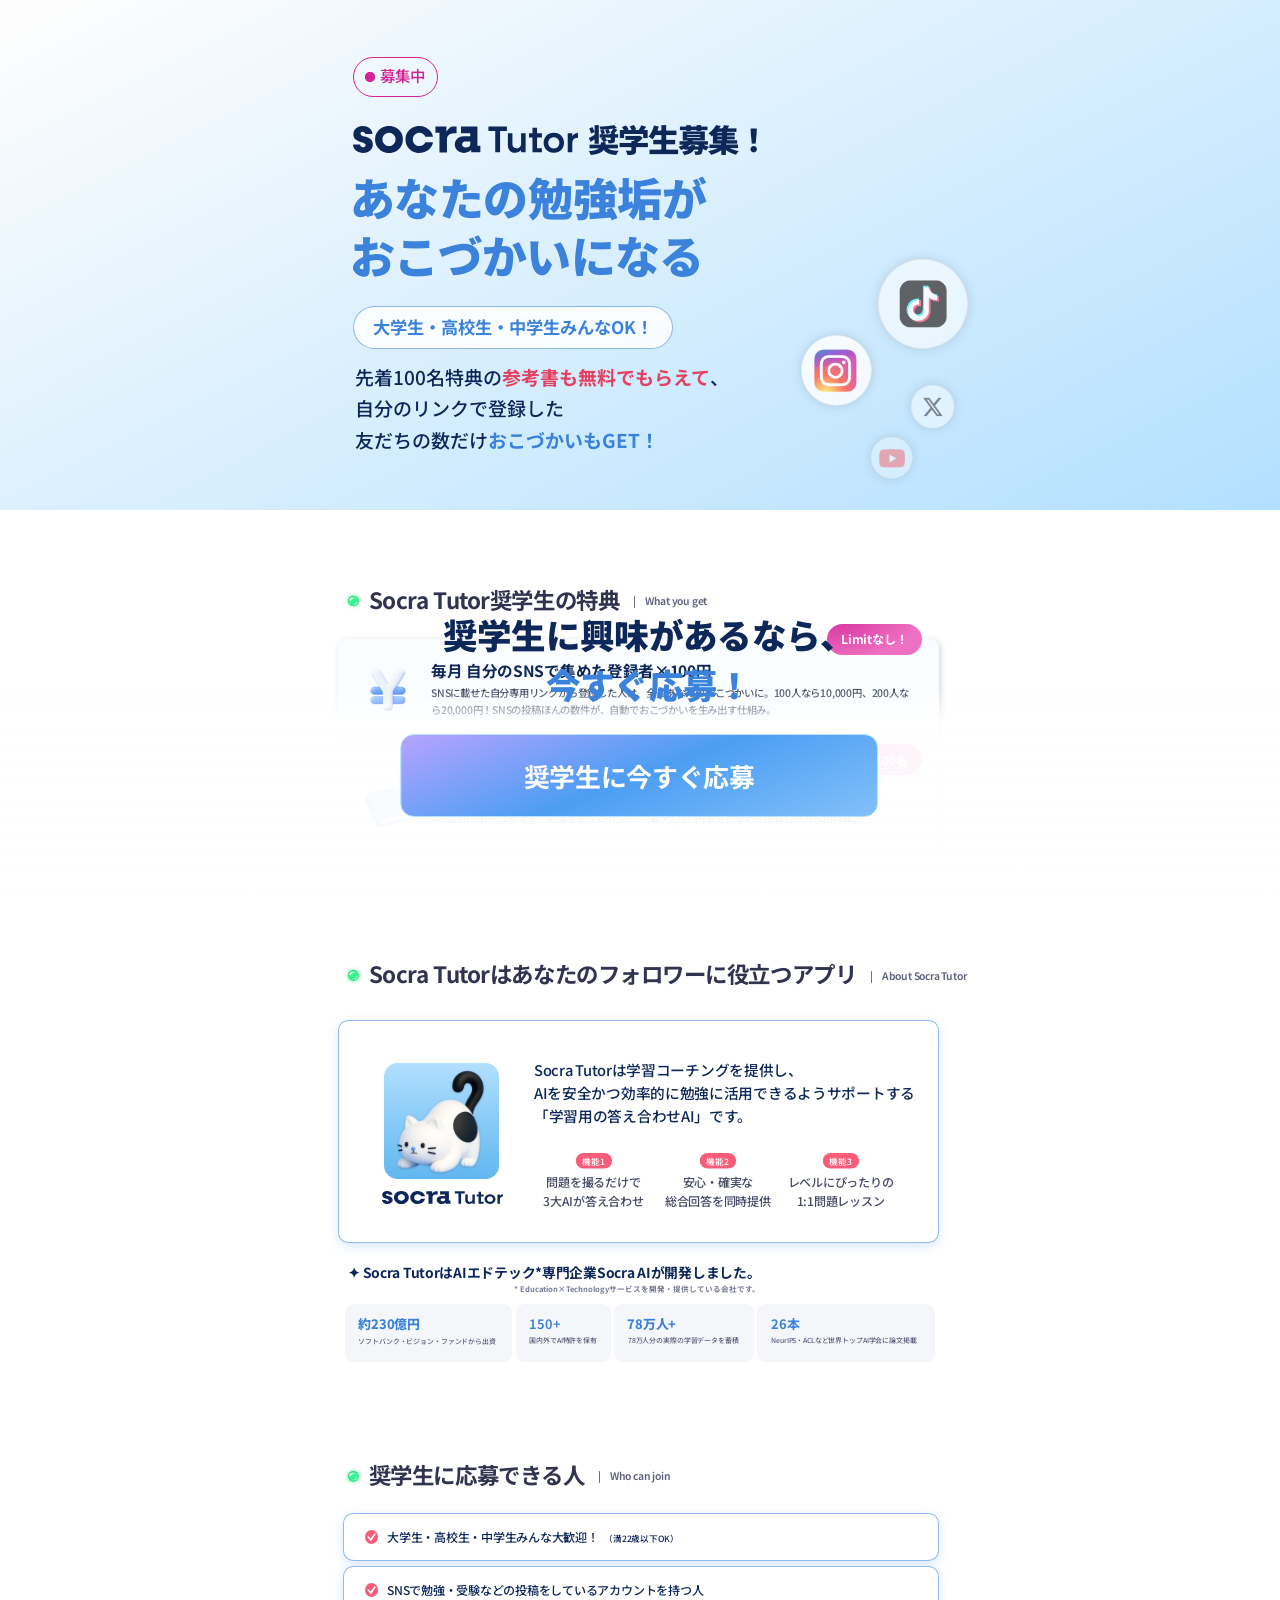
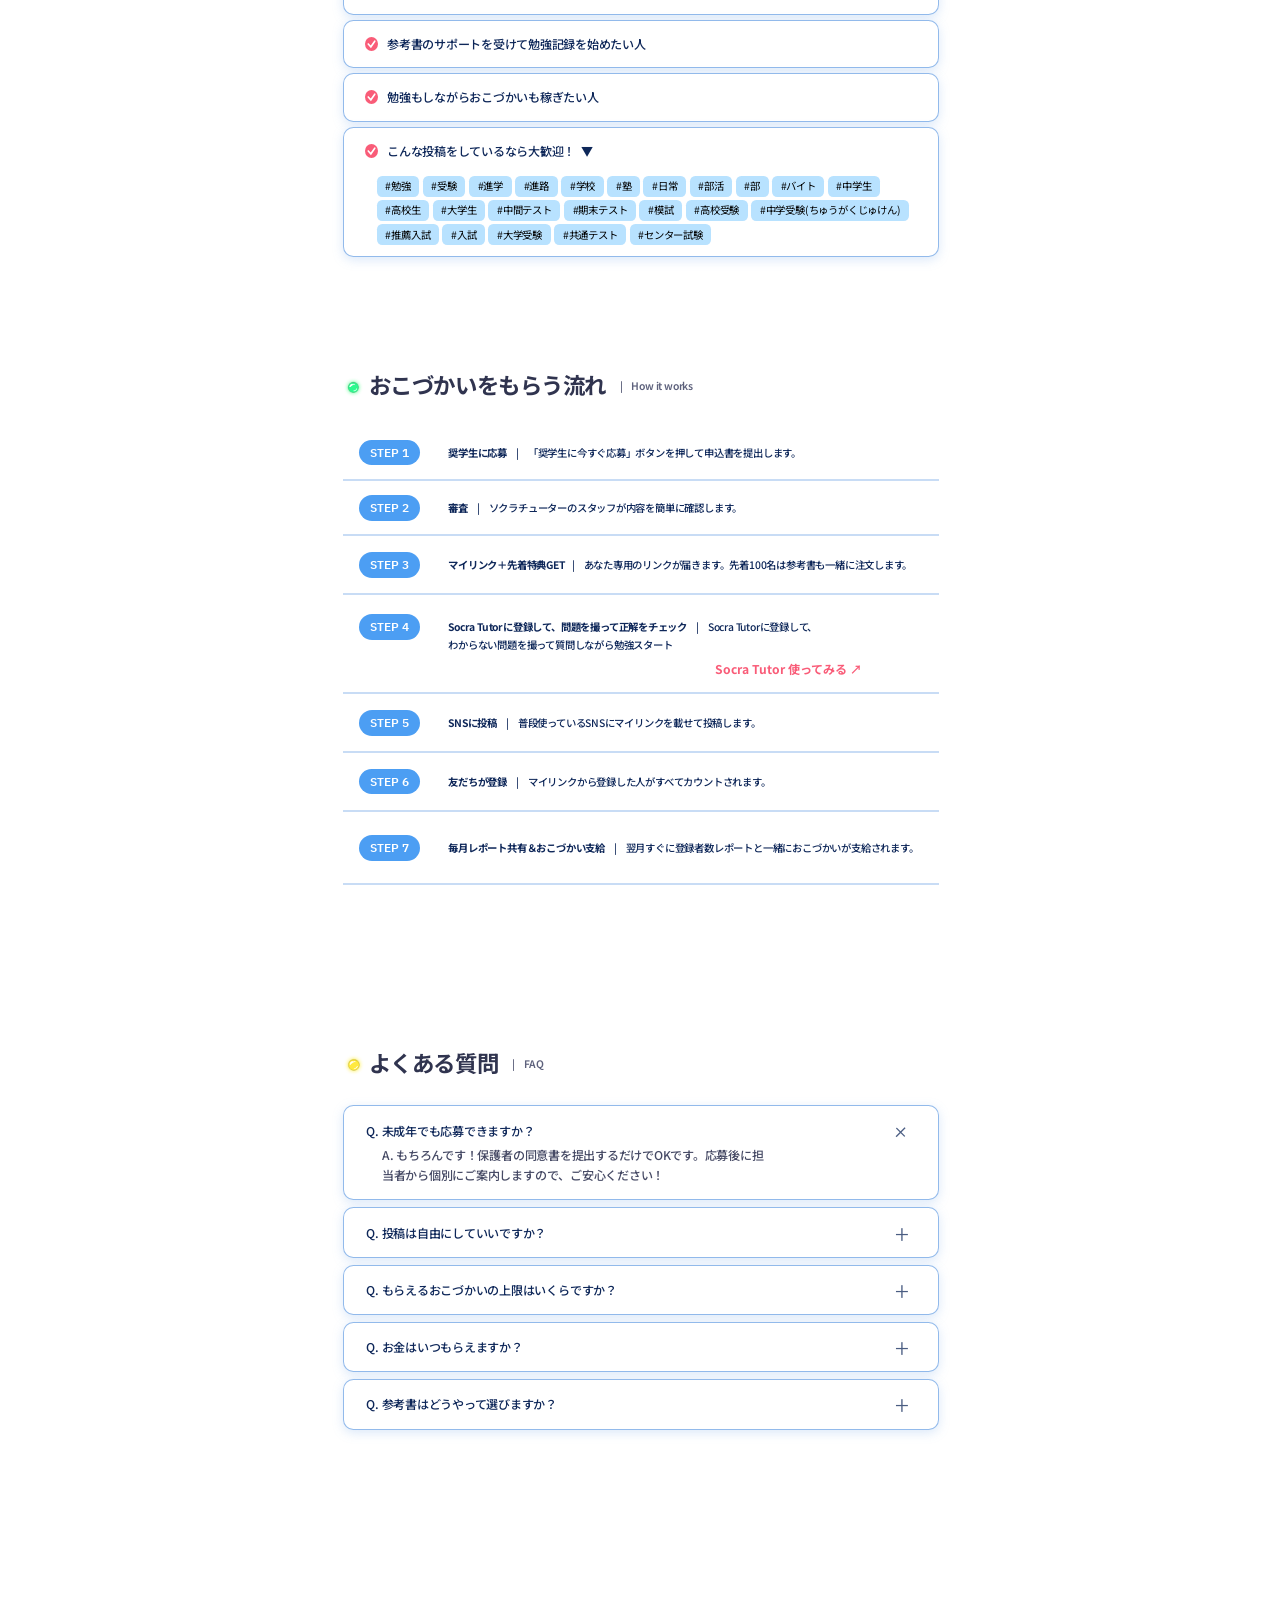
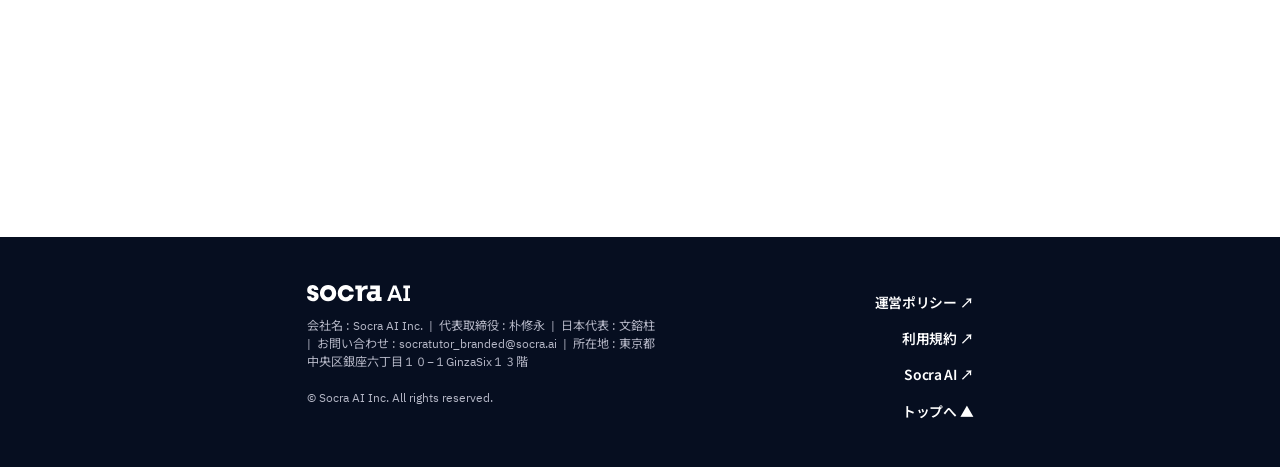
==== commit 20d34778: "랜딩: Figma 일본어 모바일 수정 반영 (히어로 개편, 特典을 About 위로, 혜택1·About·응모대상·FAQ1 문구) Co-Authored-By: Claude Opus 5" ====
--- a/index.html
+++ b/index.html
@@ -36,7 +36,7 @@
 
 /* ---------- Hero ---------- */
 .hero{background:linear-gradient(153.05deg,#fdfdfd 2.29%,#b3e0ff 99.7%);overflow:hidden}
-.hero .col{height:306px}
+.hero .col{height:295px}
 .badge{position:absolute;left:54px;top:33px;width:49px;height:23px;border:1px solid var(--pink-700);border-radius:30px;background:rgba(255,255,255,.1)}
 .badge i{position:absolute;left:6px;top:8px;width:6px;height:6px;animation:blink 1.4s ease-in-out infinite}
 /* 반짝임: 점이 깜빡이며 바깥으로 퍼지는 링 */
@@ -45,22 +45,27 @@
 @keyframes ripple{0%{transform:scale(1);opacity:.55}100%{transform:scale(2.6);opacity:0}}
 @media (prefers-reduced-motion:reduce){.badge i,.badge i::after{animation:none}}
 .badge span{position:absolute;left:15px;top:3px;font-size:9px;font-weight:500;line-height:1.6;letter-spacing:-.54px;color:var(--pink-700);white-space:nowrap}
-.hero-logo{position:absolute;left:54px;top:68px;width:186px;height:22px}
-.hero-h1{position:absolute;left:52px;top:96px;font-size:26px;font-weight:900;line-height:38px;letter-spacing:-.78px;color:var(--blue-700);white-space:nowrap}
-.hero-h2{position:absolute;left:52px;top:134px;font-size:26px;font-weight:900;line-height:34px;letter-spacing:-.26px;color:var(--blue-550);white-space:nowrap}
+.hero-title{position:absolute;left:54px;top:68px;display:flex;align-items:center;gap:6px}
+.hero-logo{width:130px;height:15.4px}
+.hero-h1{font-size:18.2px;font-weight:900;line-height:1.4;letter-spacing:-.55px;color:var(--blue-700);white-space:nowrap}
+.hero-h2{position:absolute;left:52px;top:97px;font-size:26px;font-weight:900;line-height:34px;letter-spacing:-.26px;color:var(--blue-550);white-space:nowrap}
 .hero-h2 .l2{letter-spacing:-.48px}
-.hero-sub small{display:block;font-size:8px;line-height:1.92}
-.hero-sub{position:absolute;left:55px;top:212px;width:209px;font-size:11px;font-weight:600;line-height:1.58;letter-spacing:-.132px;color:var(--gray-900);white-space:nowrap}
-
-.bubble{position:absolute;border-radius:232px;overflow:hidden;border:.5px solid #e4e4e4;box-shadow:0 0 10.4px rgba(0,0,0,.13)}
-.b-ig{left:285px;top:89px;width:66px;height:66px;background:rgba(255,255,255,.8)}
+.hero-chip{position:absolute;left:54px;top:177px;padding:4.5px 11px;border-radius:99px;background:rgba(255,255,255,.85);border:.5px solid rgba(58,130,219,.55);font-size:10px;font-weight:700;line-height:1.5;color:var(--blue-550);white-space:nowrap}
+.hero-sub{position:absolute;left:55px;top:209px;font-size:11px;font-weight:500;line-height:1.65;color:var(--blue-700);white-space:nowrap}
+.hero-sub b{font-weight:700}
+.em-pink{color:#e4405f}
+.em-blue{color:var(--blue-550)}
+
+.bubble{position:absolute;border-radius:232px;overflow:hidden;border:.5px solid #e4e4e4;box-shadow:0 0 10.4px rgba(0,0,0,.13);transform-origin:top left}
+/* SNS 아이콘: 서브 카피 오른쪽에 작게 모아 둠 */
+.b-ig{left:313px;top:194px;transform:scale(.62);width:66px;height:66px;background:rgba(255,255,255,.8)}
 .b-ig img{position:absolute;left:11.5px;top:12.5px;width:40px;height:40px;object-fit:cover;opacity:.8}
-.b-x{left:365px;top:132px;width:41px;height:41px;background:rgba(255,255,255,.45);border-width:.25px}
+.b-x{left:377px;top:223px;transform:scale(.61);width:41px;height:41px;background:rgba(255,255,255,.45);border-width:.25px}
 .b-x img{position:absolute;left:10.75px;top:11.75px;width:19px;height:17px;object-fit:cover;opacity:.45}
-.b-tt{left:365px;top:30px;width:79px;height:79px;background:rgba(255,255,255,.6)}
+.b-tt{left:358px;top:150px;transform:scale(.66);width:79px;height:79px;background:rgba(255,255,255,.6)}
 .b-tt .clip{position:absolute;left:16.5px;top:16.5px;width:44px;height:44px;overflow:hidden;opacity:.6}
 .b-tt .clip img{position:absolute;left:-7.66%;top:-7.59%;width:118.02%;height:117.09%}
-.b-yt{left:310px;top:173px;width:41px;height:41px;background:rgba(255,255,255,.3)}
+.b-yt{left:354px;top:253px;transform:scale(.585);width:41px;height:41px;background:rgba(255,255,255,.3)}
 .b-yt img{position:absolute;left:7.5px;top:11.5px;width:25.705px;height:18px;object-fit:cover;opacity:.3}
 
 /* ---------- Section common ---------- */
@@ -99,24 +104,22 @@
 .st4{left:288px;width:103px}.st4 b{font-weight:700}
 
 /* ---------- What you get ---------- */
-.get-head{margin-top:61px}
-.get{position:relative;height:78px;margin-top:4px}
-.get-card{position:absolute;top:11px;width:172px;height:67px;border-radius:5px;background:var(--blue-50);box-shadow:1px 1px 4px rgba(0,0,0,.17)}
-.get-card.c1{left:45px}
-.get-card.c2{left:221px}
-.get-card .ill{position:absolute;object-fit:cover}
-.c1 .ill{left:12px;top:18px;width:34px;height:34px}
-.c2 .ill{left:11px;top:16px;width:38px;height:38px}
-.get-card h3{position:absolute;top:13px;font-size:9px;font-weight:600;line-height:1.32;letter-spacing:-.18px;color:var(--blue-700);white-space:nowrap}
-.get-card p{position:absolute;top:28px;width:108px;font-size:6px;font-weight:500;line-height:1.52;letter-spacing:-.12px;color:#3b4660;white-space:nowrap}
-.c1 h3,.c1 p{left:53px}
-.c2 h3,.c2 p{left:57px}
-.first100{position:absolute;left:115px;top:-11px;width:49px;height:18px;border-radius:34px;
+.get{position:relative;width:348px;margin:15px 0 0 45px;display:flex;flex-direction:column;gap:12px}
+.get-card{position:relative;padding:12px 14px;border-radius:5px;background:var(--blue-50);box-shadow:1px 1px 4px rgba(0,0,0,.17);
+  display:grid;grid-template-columns:30px 1fr;column-gap:10px;align-items:center}
+.get-card .ill{grid-row:1 / 3;width:30px;height:30px;object-fit:cover}
+.get-card h3{align-self:end;font-size:9px;font-weight:700;line-height:1.4;letter-spacing:-.18px;color:var(--blue-700)}
+.get-card p{align-self:start;margin-top:2px;font-size:6px;font-weight:500;line-height:1.6;letter-spacing:-.12px;color:#3b4660}
+.get-card p br{display:none}
+.first100{position:absolute;right:10px;top:-9px;height:18px;padding:0 8px;display:flex;align-items:center;border-radius:34px;
   background:url("data:image/svg+xml;utf8,<svg viewBox='0 0 49 18' xmlns='http://www.w3.org/2000/svg' preserveAspectRatio='none'><rect x='0' y='0' height='100%' width='100%' fill='url(%23grad)'/><defs><radialGradient id='grad' gradientUnits='userSpaceOnUse' cx='0' cy='0' r='10' gradientTransform='matrix(1.6941 2.9942 -4.509 1.125 0.26064 -9.1731)'><stop stop-color='rgba(212,35,150,1)' offset='0'/><stop stop-color='rgba(225,74,172,1)' offset='0.5'/><stop stop-color='rgba(238,112,194,1)' offset='1'/></radialGradient></defs></svg>")}
-.first100 span{position:absolute;left:8px;top:3px;font-size:7px;font-weight:700;line-height:1.6;letter-spacing:-.084px;color:#fff;white-space:nowrap}
+.first100 span{font-size:7px;font-weight:700;line-height:1.6;letter-spacing:-.084px;color:#fff;white-space:nowrap}
+
+.about-head{margin-top:61px}
 
 /* ---------- Who can join ---------- */
 .who-head{margin-top:56px}
+.who-row span small{font-size:5px}
 .who{margin:14px 0 0 48px;width:345px;display:flex;flex-direction:column;gap:3px}
 .box{border:.3px solid var(--line);border-radius:6px;filter:drop-shadow(0 2px 3px var(--line-shadow));background:#fff}
 .who-row{height:28px;display:flex;align-items:center;padding-left:12px;gap:5px}
@@ -209,24 +212,25 @@
   .col{width:auto;margin:0;zoom:1}
 
   /* Hero */
-  .hero .col{height:auto;padding:28px 20px 40px}
+  .hero .col{height:auto;padding:28px 20px 42px}
   .badge{position:relative;left:auto;top:auto;width:61px;height:29px}
   .badge i{left:7.5px;top:10px;width:7.5px;height:7.5px}
   .badge span{left:19px;top:4px;font-size:11px}
-  .hero-logo{position:static;width:168px;height:20px;margin-top:16px}
-  .hero-h1{position:static;margin-top:8px;font-size:28px;line-height:1.4;letter-spacing:-.03em}
-  .hero-h2{position:static;font-size:28px;line-height:1.3;letter-spacing:-.01em}
+  .hero-title{position:static;margin-top:16px;gap:7px}
+  .hero-logo{width:117.6px;height:14px}
+  .hero-h1{font-size:19.6px;line-height:1.4;letter-spacing:-.03em}
+  .hero-h2{position:static;margin-top:4px;font-size:28px;line-height:1.3;letter-spacing:-.01em}
   .hero-h2 .l2{letter-spacing:inherit}
-  .hero-sub{position:static;width:auto;margin-top:16px;font-size:11px;font-weight:500;line-height:1.6;letter-spacing:0;white-space:normal}
-  .hero-sub small{font-size:9px;line-height:1.84}
+  .hero-chip{position:static;display:inline-block;margin-top:16px;padding:5px 12px;font-size:11px}
+  .hero-sub{position:static;font-size:12px;line-height:1.65;white-space:normal}
   .bubble{transform-origin:top right}
-  .b-tt{left:auto;right:16px;top:18px;transform:scale(.85)}
-  .b-ig{left:auto;right:89px;top:75px;transform:scale(.8)}
-  .b-x{left:auto;right:26px;top:112px;transform:scale(.8)}
-  .b-yt{left:auto;right:58px;top:152px;transform:scale(.75)}
+  .b-tt{left:auto;right:26.7px;top:152px;transform:scale(.595)}
+  .b-ig{left:auto;right:78px;top:192px;transform:scale(.56)}
+  .b-x{left:auto;right:34px;top:218px;transform:scale(.56)}
+  .b-yt{left:auto;right:56.4px;top:246px;transform:scale(.524)}
 
   /* Section common */
-  .about{padding-top:48px}
+  .about{padding-top:56px}
   .about .col{padding:0 20px}
   .sec-head{height:auto;padding:0;align-items:center;gap:6px}
   .sec-head .icon,.sec-head .icon.y{width:16px;height:16px;margin:0;flex:none}
@@ -234,8 +238,12 @@
   .sec-head h2,.sec-head .icon.y + h2{margin:0;font-size:18px;line-height:1.4;letter-spacing:-.02em}
   .sec-head .sub{margin:0 0 0 4px;font-size:10px;font-weight:500;white-space:pre;overflow:hidden;text-overflow:ellipsis;min-width:0}
   .sec-head .sub-x{display:none}
-  .get-head,.how-head,.faq-head{margin-top:56px}
-  .who-head{margin-top:71px} /* 特典 섹션 하단 여백 33 + 38 */
+  .get-head{margin-top:0}
+  .how-head,.faq-head{margin-top:56px}
+  .about-head{margin-top:70px} /* 特典 섹션 하단 여백 33 + About 상단 37 */
+  .who-head{margin-top:38px}
+  /* About 제목은 2줄, 「| About」은 둘째 줄 옆 */
+  .about-head .sub{align-self:flex-end;margin-bottom:5.5px}
 
   /* About */
   .diagram{height:auto;margin-top:15px;display:flex;flex-direction:column;gap:15px}
@@ -262,12 +270,13 @@
 
   /* 特典 */
   .get{height:auto;margin-top:20px;display:flex;flex-direction:column;gap:14px}
-  .get-card,.get-card.c1,.get-card.c2{position:relative;left:auto;top:auto;width:auto;height:auto;padding:18px 16px;border-radius:8px;box-shadow:1px 2px 8px rgba(0,0,0,.15);
-    display:grid;grid-template-columns:52px 1fr;column-gap:14px;align-items:center}
-  .get-card .ill{position:static;grid-row:1 / 3;width:52px;height:52px}
-  .get-card h3{position:static;align-self:end;font-size:13px;font-weight:700;line-height:1.4;letter-spacing:0;white-space:normal}
-  .get-card p{position:static;align-self:start;width:auto;margin-top:4px;font-size:10px;line-height:1.6;letter-spacing:0;white-space:normal}
-  .first100{left:auto;right:12px;top:-12px;transform:scale(1.35);transform-origin:top right}
+  .get{width:auto;margin:20px 0 0}
+  .get-card{padding:18px 16px;border-radius:8px;box-shadow:1px 2px 8px rgba(0,0,0,.15);grid-template-columns:44px 1fr;column-gap:12px}
+  .get-card .ill{width:44px;height:44px}
+  .get-card h3{font-size:13px;line-height:1.4;letter-spacing:0}
+  .get-card p{margin-top:4px;font-size:10px;line-height:1.6;letter-spacing:0}
+  .get-card p br.m-br{display:inline}
+  .first100{right:12px;top:-12px;transform:scale(1.35);transform-origin:top right}
 
   /* 応募できる人 */
   .who{margin:20px 0 0;width:auto;gap:6px}
@@ -275,6 +284,7 @@
   .who-row{height:auto;min-height:44px;padding:12px 14px;gap:8px}
   .who-row img,.who-last .hd img{width:14px;height:14px;flex:none}
   .who-row span,.who-last .hd span{font-size:11px;line-height:1.5;letter-spacing:0;white-space:normal}
+  .who-row span small{font-size:8px}
   .who-last{padding:12px 14px}
   .who-last .hd{height:auto;padding:0;gap:8px}
   .tags{margin:10px 0 0;gap:4px}
@@ -320,9 +330,9 @@
   .footer-links a{font-size:10px;line-height:1.65;text-align:right}
   .footer .copy{margin:0;font-size:10px}
 }
-/* 폭이 아주 좁은 폰(360px 이하): 히어로 SNS 아이콘을 조금 작게 */
+/* 폭이 아주 좁은 폰(360px 이하): 서브 카피와 겹치지 않게 SNS 아이콘을 더 작게, 오른쪽으로 */
 @media (max-width:360px){
-  .b-tt{transform:scale(.7)} .b-ig{right:74px;transform:scale(.65)} .b-x{transform:scale(.65)} .b-yt{right:48px;transform:scale(.6)}
+  .b-tt{right:14px;transform:scale(.5)} .b-ig{right:58px;transform:scale(.46)} .b-x{right:20px;transform:scale(.46)} .b-yt{right:40px;transform:scale(.44)}
 }
 </style>
 <link rel="stylesheet" href="/assets/scholarship-embed.css">
@@ -334,10 +344,10 @@
   <section class="band hero">
     <div class="col">
       <div class="badge"><i><img class="fill" src="assets/dot-pink.svg" alt="" width="6" height="6"></i><span>募集中</span></div>
-      <img class="hero-logo" src="assets/logo-hero.svg" alt="Socra Tutor" width="186" height="22">
-      <h1 class="hero-h1">奨学生募集！</h1>
+      <div class="hero-title"><img class="hero-logo" src="assets/logo-hero.svg" alt="Socra Tutor" width="186" height="22"><h1 class="hero-h1">奨学生募集！</h1></div>
       <p class="hero-h2">あなたの勉強垢が<br><span class="l2">おこづかいになる</span></p>
-      <p class="hero-sub">勉強したい本もサポート、<br>自分のリンクで友だちが登録すれば、<br>おこづかいもゲット！<small>（※登録者1人につき100円）</small></p>
+      <p class="hero-chip">大学生・高校生・中学生みんなOK！</p>
+      <p class="hero-sub">先着100名特典の<b class="em-pink">参考書も無料でもらえて</b>、<br>自分のリンクで登録した<br>友だちの数だけ<b class="em-blue">おこづかいもGET！</b></p>
 
       <div class="bubble b-tt" aria-hidden="true"><div class="clip"><img src="assets/tiktok.png" alt=""></div></div>
       <div class="bubble b-ig" aria-hidden="true"><img src="assets/instagram.png" alt=""></div>
@@ -349,9 +359,31 @@
   <!-- About -->
   <section class="band about" id="about">
     <div class="col">
-      <div class="sec-head">
+      <!-- What you get -->
+      <div class="sec-head get-head">
         <img class="icon" src="assets/light.png" alt="">
-        <h2>Socra Tutorってなに？</h2>
+        <h2>Socra Tutor奨学生の特典</h2>
+        <span class="sub">|     What you get</span>
+      </div>
+      <div class="get">
+        <div class="get-card c1">
+          <img class="ill" src="assets/coin.png" alt="">
+          <h3>毎月 自分のSNSで集めた登録者×100円</h3>
+          <p>SNSに載せた自分専用リンクから登録した人は、全員あなたのおこづかいに。100人なら10,000円、<br class="m-br">200人なら20,000円！SNSの投稿ほんの数件が、自動でおこづかいを生み出す仕組み。</p>
+          <div class="first100"><span>Limitなし！</span></div>
+        </div>
+        <div class="get-card c2">
+          <img class="ill" src="assets/book.png" alt="">
+          <h3>2,000円相当の参考書</h3>
+          <p>Amazonで好きな参考書・問題集を<br>プレゼント。（最大2,000円まで）<br>早めに応募した方への特典。</p>
+          <div class="first100"><span>先着100名</span></div>
+        </div>
+      </div>
+
+      <!-- About -->
+      <div class="sec-head about-head">
+        <img class="icon" src="assets/light.png" alt="">
+        <h2>Socra Tutorはあなたの<br class="m-br">フォロワーに役立つアプリ</h2>
         <span class="sub">|     About<span class="sub-x"> Socra Tutor</span></span>
       </div>
 
@@ -359,7 +391,7 @@
         <div class="intro">
           <img class="app-icon" src="assets/app-icon.png" alt="Socra Tutor アプリ" width="67" height="67">
           <img class="app-logo" src="assets/logo-tutor-about.svg" alt="Socra Tutor" width="70" height="8">
-          <p class="intro-desc">Socra Tutorは中高生に合わせた学習コーチングを提供し、<br>AIを安全かつ効率的に勉強に活用できるようサポートする<br>「10代のための答え合わせAI」です。</p>
+          <p class="intro-desc">Socra Tutorは学習コーチングを提供し、<br>AIを安全かつ効率的に勉強に活用できるようサポートする<br>「学習用の答え合わせAI」です。</p>
           <div class="feature f1"><i><svg viewBox="0 0 21 9" role="img" aria-label="機能1"><rect width="21" height="9" rx="4.5" fill="#f95c78"/><text x="10.5" y="4.5" text-anchor="middle" dominant-baseline="central">機能1</text></svg></i><p>問題を撮るだけで<br>3大AIが答え合わせ</p></div>
           <div class="feature f2"><i><svg viewBox="0 0 21 9" role="img" aria-label="機能2"><rect width="21" height="9" rx="4.5" fill="#f95c78"/><text x="10.5" y="4.5" text-anchor="middle" dominant-baseline="central">機能2</text></svg></i><p>安心・確実な<br>総合回答を同時提供</p></div>
           <div class="feature f3"><i><svg viewBox="0 0 21 9" role="img" aria-label="機能3"><rect width="21" height="9" rx="4.5" fill="#f95c78"/><text x="10.5" y="4.5" text-anchor="middle" dominant-baseline="central">機能3</text></svg></i><p>レベルにぴったりの<br>1:1問題レッスン</p></div>
@@ -374,26 +406,6 @@
         </div>
       </div>
 
-      <!-- What you get -->
-      <div class="sec-head get-head">
-        <img class="icon" src="assets/light.png" alt="">
-        <h2>Socra Tutor奨学生の特典</h2>
-        <span class="sub">|     What you get</span>
-      </div>
-      <div class="get">
-        <div class="get-card c1">
-          <img class="ill" src="assets/coin.png" alt="">
-          <h3>毎月最低100円+から！</h3>
-          <p>あなた専用リンクから登録する人が<br>増えるほど金額もアップ。Limitなし！<br>頑張った分だけいくらでもGET。</p>
-        </div>
-        <div class="get-card c2">
-          <img class="ill" src="assets/book.png" alt="">
-          <h3>2,000円相当の参考書</h3>
-          <p>Amazonで好きな参考書・問題集を<br>プレゼント。（最大2,000円まで）<br>早めに応募した方への特典。</p>
-          <div class="first100"><span>先着100名</span></div>
-        </div>
-      </div>
-
       <!-- Who can join -->
       <div class="sec-head who-head">
         <img class="icon" src="assets/light.png" alt="">
@@ -401,7 +413,7 @@
         <span class="sub">|     Who can join</span>
       </div>
       <div class="who">
-        <div class="box who-row"><img src="assets/check.svg" alt="" width="8" height="8"><span>中学生・高校生・大学生（満22歳まで）</span></div>
+        <div class="box who-row"><img src="assets/check.svg" alt="" width="8" height="8"><span>大学生・高校生・中学生みんな大歓迎！  <small>（満22歳以下OK）</small></span></div>
         <div class="box who-row"><img src="assets/check.svg" alt="" width="8" height="8"><span>SNSで勉強・受験などの投稿をしているアカウントを持つ人</span></div>
         <div class="box who-row"><img src="assets/check.svg" alt="" width="8" height="8"><span>参考書のサポートを受けて勉強記録を始めたい人</span></div>
         <div class="box who-row"><img src="assets/check.svg" alt="" width="8" height="8"><span>勉強もしながらおこづかいも稼ぎたい人</span></div>
@@ -446,7 +458,7 @@
       <div class="faq">
         <div class="box qa open">
           <button type="button" aria-expanded="true"><span class="q">Q. 未成年でも応募できますか？</span><span class="pm" aria-hidden="true">+</span></button>
-          <p class="a">A. 大丈夫です！ただし保護者の同意書が必要です。<br class="m-br">応募フォームと一緒に提出してください！</p>
+          <p class="a">A. もちろんです！保護者の同意書を提出するだけでOKです。<br class="m-br">応募後に担当者から個別にご案内しますので、ご安心ください！</p>
         </div>
         <div class="box qa">
           <button type="button" aria-expanded="false"><span class="q">Q. 投稿は自由にしていいですか？</span><span class="pm" aria-hidden="true">+</span></button>
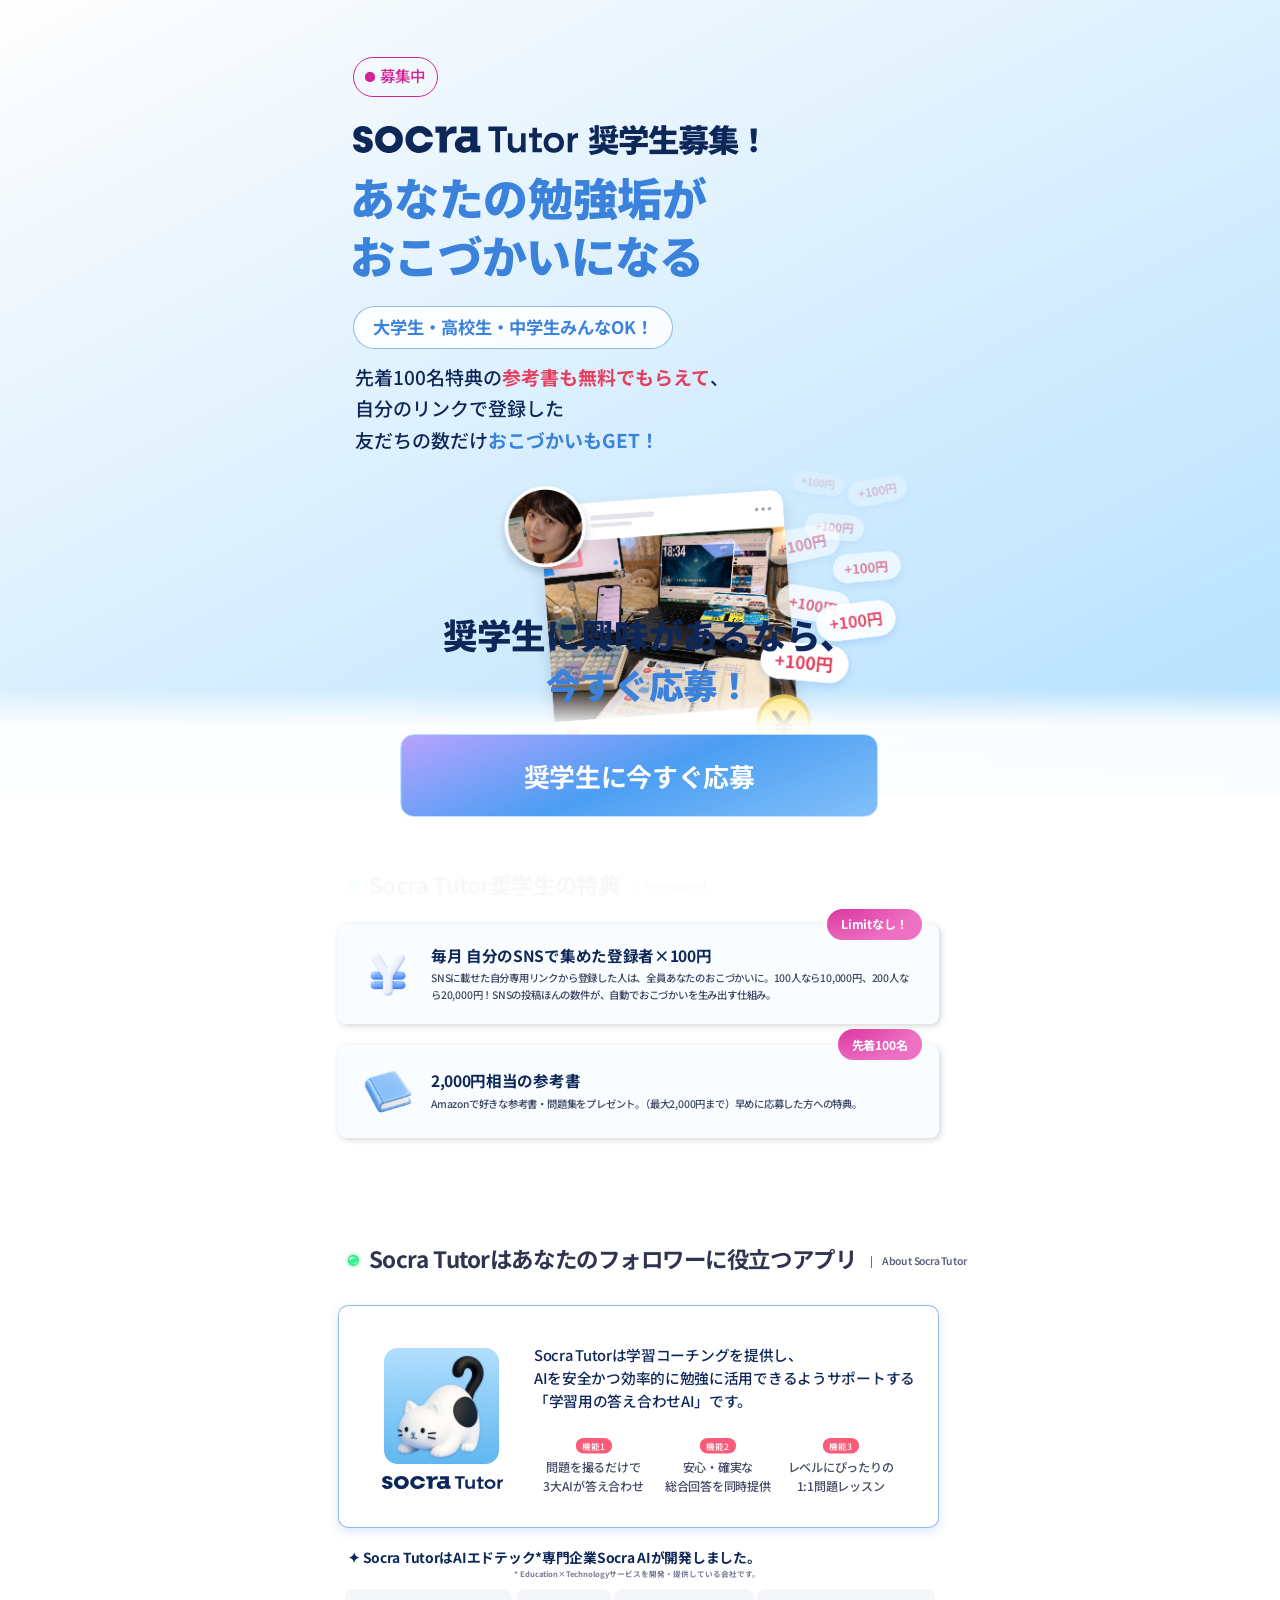
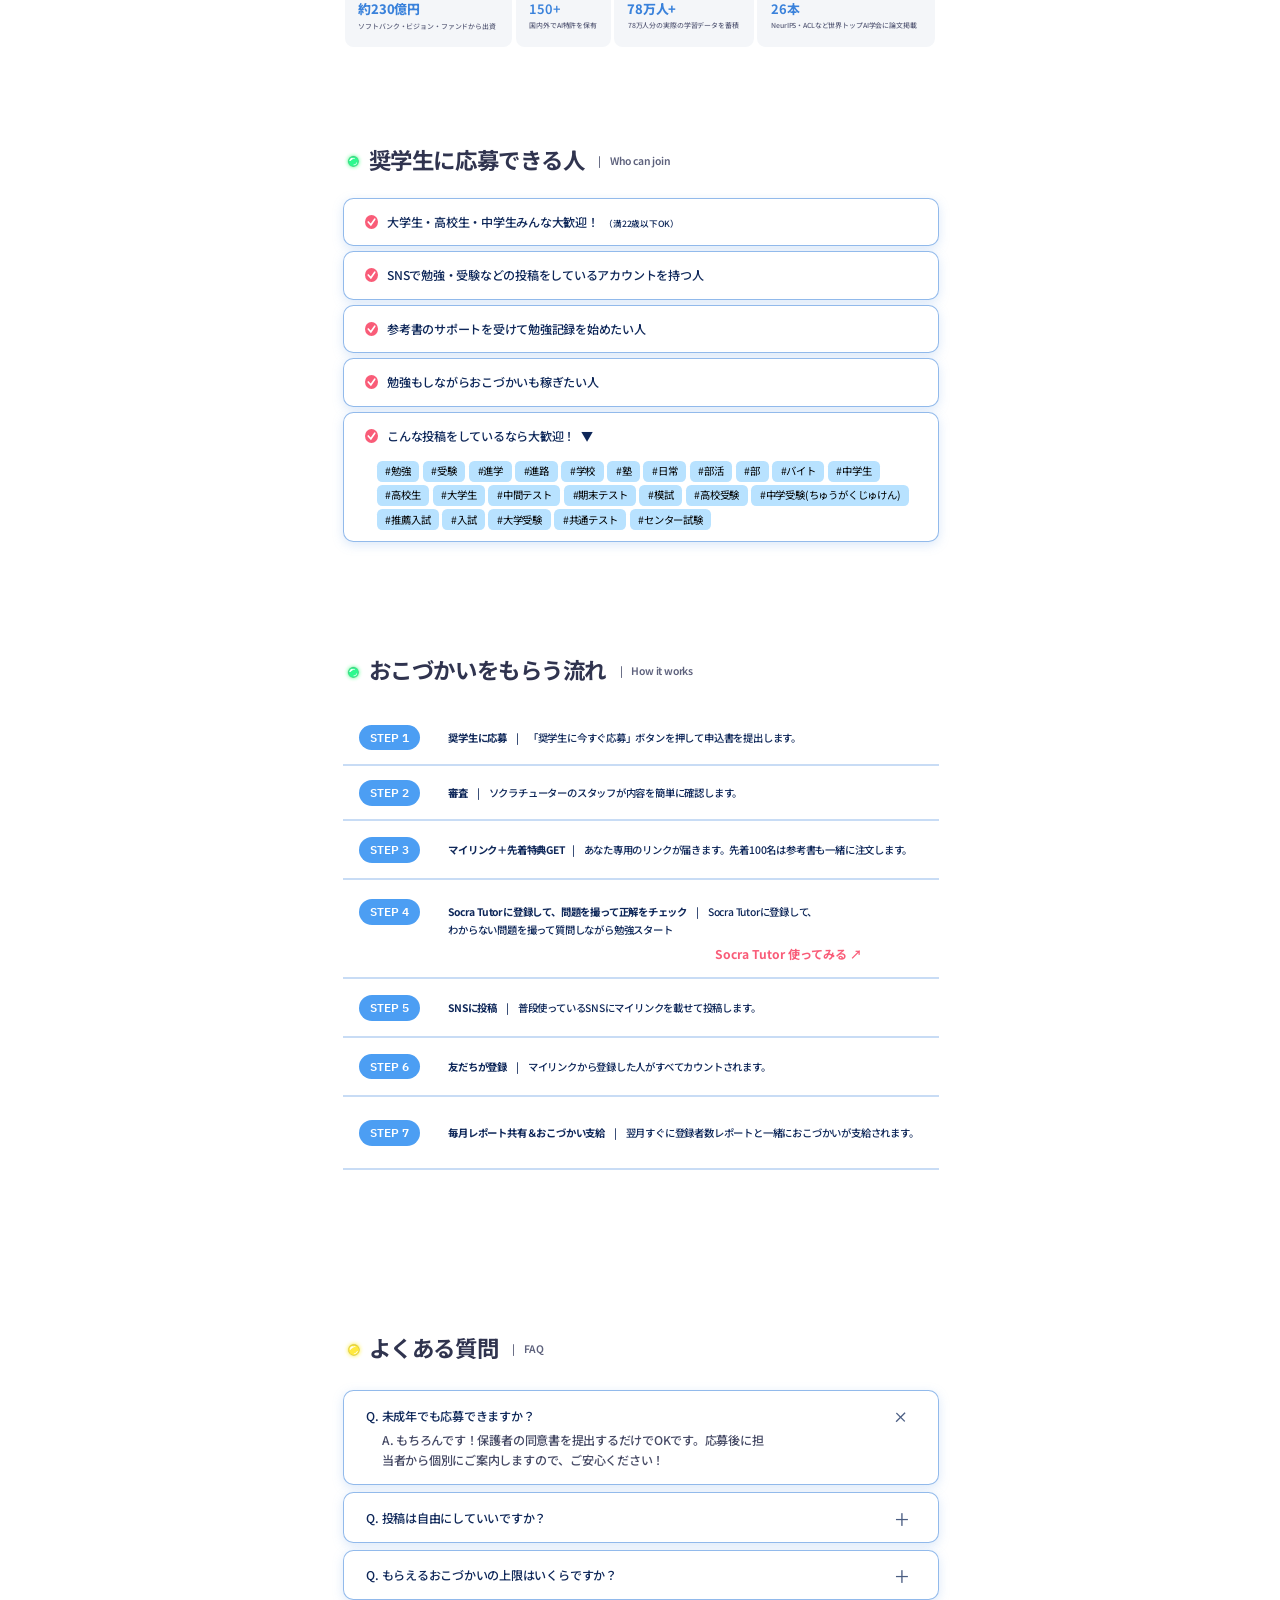
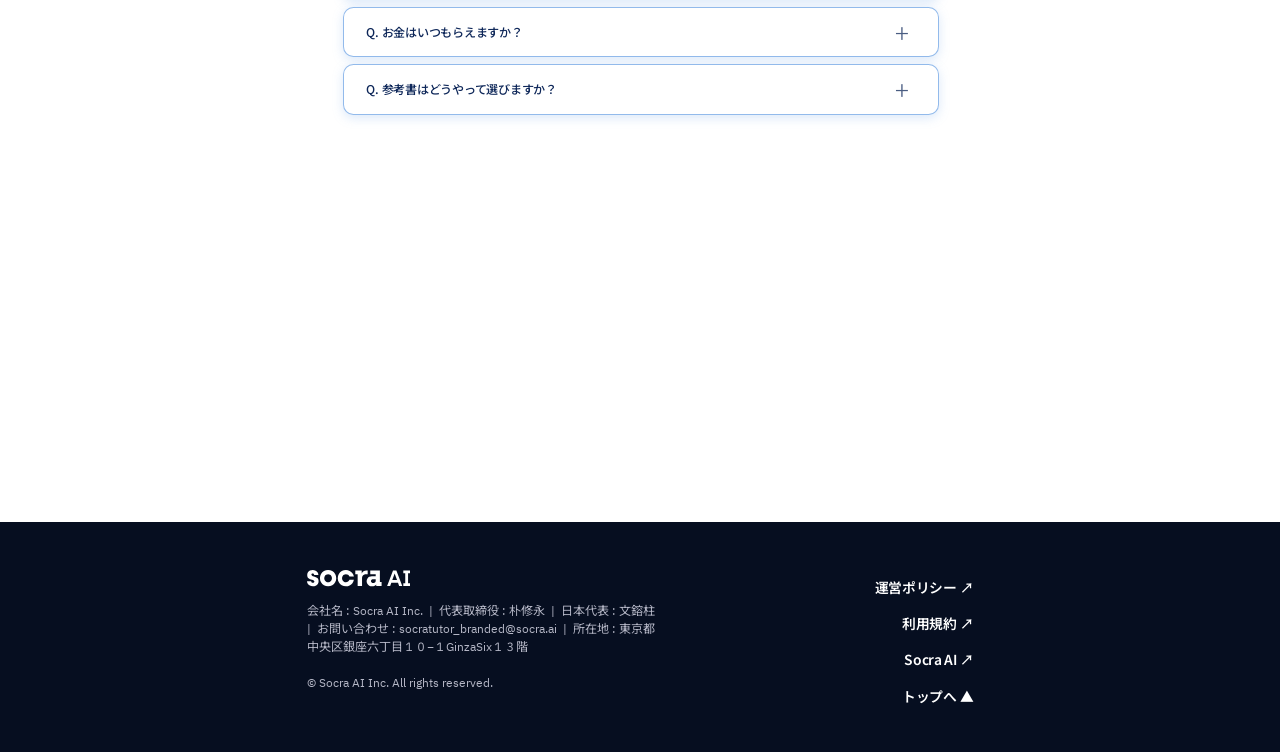
==== commit abdd6358: "랜딩 히어로: SNS 아이콘 제거, 게시물+100円 비주얼 추가 (Figma 반영) Co-Authored-By: Claude Opus 5.5 <noreply@anthropic.co" ====
--- a/index.html
+++ b/index.html
@@ -36,7 +36,7 @@
 
 /* ---------- Hero ---------- */
 .hero{background:linear-gradient(153.05deg,#fdfdfd 2.29%,#b3e0ff 99.7%);overflow:hidden}
-.hero .col{height:295px}
+.hero .col{height:460px}
 .badge{position:absolute;left:54px;top:33px;width:49px;height:23px;border:1px solid var(--pink-700);border-radius:30px;background:rgba(255,255,255,.1)}
 .badge i{position:absolute;left:6px;top:8px;width:6px;height:6px;animation:blink 1.4s ease-in-out infinite}
 /* 반짝임: 점이 깜빡이며 바깥으로 퍼지는 링 */
@@ -56,17 +56,8 @@
 .em-pink{color:#e4405f}
 .em-blue{color:var(--blue-550)}
 
-.bubble{position:absolute;border-radius:232px;overflow:hidden;border:.5px solid #e4e4e4;box-shadow:0 0 10.4px rgba(0,0,0,.13);transform-origin:top left}
-/* SNS 아이콘: 서브 카피 오른쪽에 작게 모아 둠 */
-.b-ig{left:313px;top:194px;transform:scale(.62);width:66px;height:66px;background:rgba(255,255,255,.8)}
-.b-ig img{position:absolute;left:11.5px;top:12.5px;width:40px;height:40px;object-fit:cover;opacity:.8}
-.b-x{left:377px;top:223px;transform:scale(.61);width:41px;height:41px;background:rgba(255,255,255,.45);border-width:.25px}
-.b-x img{position:absolute;left:10.75px;top:11.75px;width:19px;height:17px;object-fit:cover;opacity:.45}
-.b-tt{left:358px;top:150px;transform:scale(.66);width:79px;height:79px;background:rgba(255,255,255,.6)}
-.b-tt .clip{position:absolute;left:16.5px;top:16.5px;width:44px;height:44px;overflow:hidden;opacity:.6}
-.b-tt .clip img{position:absolute;left:-7.66%;top:-7.59%;width:118.02%;height:117.09%}
-.b-yt{left:354px;top:253px;transform:scale(.585);width:41px;height:41px;background:rgba(255,255,255,.3)}
-.b-yt img{position:absolute;left:7.5px;top:11.5px;width:25.705px;height:18px;object-fit:cover;opacity:.3}
+/* 게시물 비주얼(카드·프로필·코인·+100円 말풍선을 Figma에서 한 장으로 내보냄, 배경 투명) */
+.hero-visual{position:absolute;left:90px;top:268px;width:290px;height:auto}
 
 /* ---------- Section common ---------- */
 .sec-head{display:flex;align-items:flex-start;height:17px;padding-left:48px}
@@ -212,7 +203,7 @@
   .col{width:auto;margin:0;zoom:1}
 
   /* Hero */
-  .hero .col{height:auto;padding:28px 20px 42px}
+  .hero .col{height:auto;padding:28px 20px 8px}
   .badge{position:relative;left:auto;top:auto;width:61px;height:29px}
   .badge i{left:7.5px;top:10px;width:7.5px;height:7.5px}
   .badge span{left:19px;top:4px;font-size:11px}
@@ -223,11 +214,7 @@
   .hero-h2 .l2{letter-spacing:inherit}
   .hero-chip{position:static;display:inline-block;margin-top:16px;padding:5px 12px;font-size:11px}
   .hero-sub{position:static;font-size:12px;line-height:1.65;white-space:normal}
-  .bubble{transform-origin:top right}
-  .b-tt{left:auto;right:26.7px;top:152px;transform:scale(.595)}
-  .b-ig{left:auto;right:78px;top:192px;transform:scale(.56)}
-  .b-x{left:auto;right:34px;top:218px;transform:scale(.56)}
-  .b-yt{left:auto;right:56.4px;top:246px;transform:scale(.524)}
+  .hero-visual{position:static;display:block;width:346px;max-width:none;margin-top:30px}
 
   /* Section common */
   .about{padding-top:56px}
@@ -330,9 +317,9 @@
   .footer-links a{font-size:10px;line-height:1.65;text-align:right}
   .footer .copy{margin:0;font-size:10px}
 }
-/* 폭이 아주 좁은 폰(360px 이하): 서브 카피와 겹치지 않게 SNS 아이콘을 더 작게, 오른쪽으로 */
-@media (max-width:360px){
-  .b-tt{right:14px;transform:scale(.5)} .b-ig{right:58px;transform:scale(.46)} .b-x{right:20px;transform:scale(.46)} .b-yt{right:40px;transform:scale(.44)}
+/* 폭이 아주 좁은 폰: 비주얼이 화면 밖으로 나가지 않게 */
+@media (max-width:385px){
+  .hero-visual{width:calc(100vw - 29px)}
 }
 </style>
 <link rel="stylesheet" href="/assets/scholarship-embed.css">
@@ -349,10 +336,7 @@
       <p class="hero-chip">大学生・高校生・中学生みんなOK！</p>
       <p class="hero-sub">先着100名特典の<b class="em-pink">参考書も無料でもらえて</b>、<br>自分のリンクで登録した<br>友だちの数だけ<b class="em-blue">おこづかいもGET！</b></p>
 
-      <div class="bubble b-tt" aria-hidden="true"><div class="clip"><img src="assets/tiktok.png" alt=""></div></div>
-      <div class="bubble b-ig" aria-hidden="true"><img src="assets/instagram.png" alt=""></div>
-      <div class="bubble b-x" aria-hidden="true"><img src="assets/x.png" alt=""></div>
-      <div class="bubble b-yt" aria-hidden="true"><img src="assets/youtube.png" alt=""></div>
+      <img class="hero-visual" src="assets/hero-visual.png" alt="勉強垢の投稿から、+100円がどんどん貯まるイメージ" width="346" height="216">
     </div>
   </section>
 
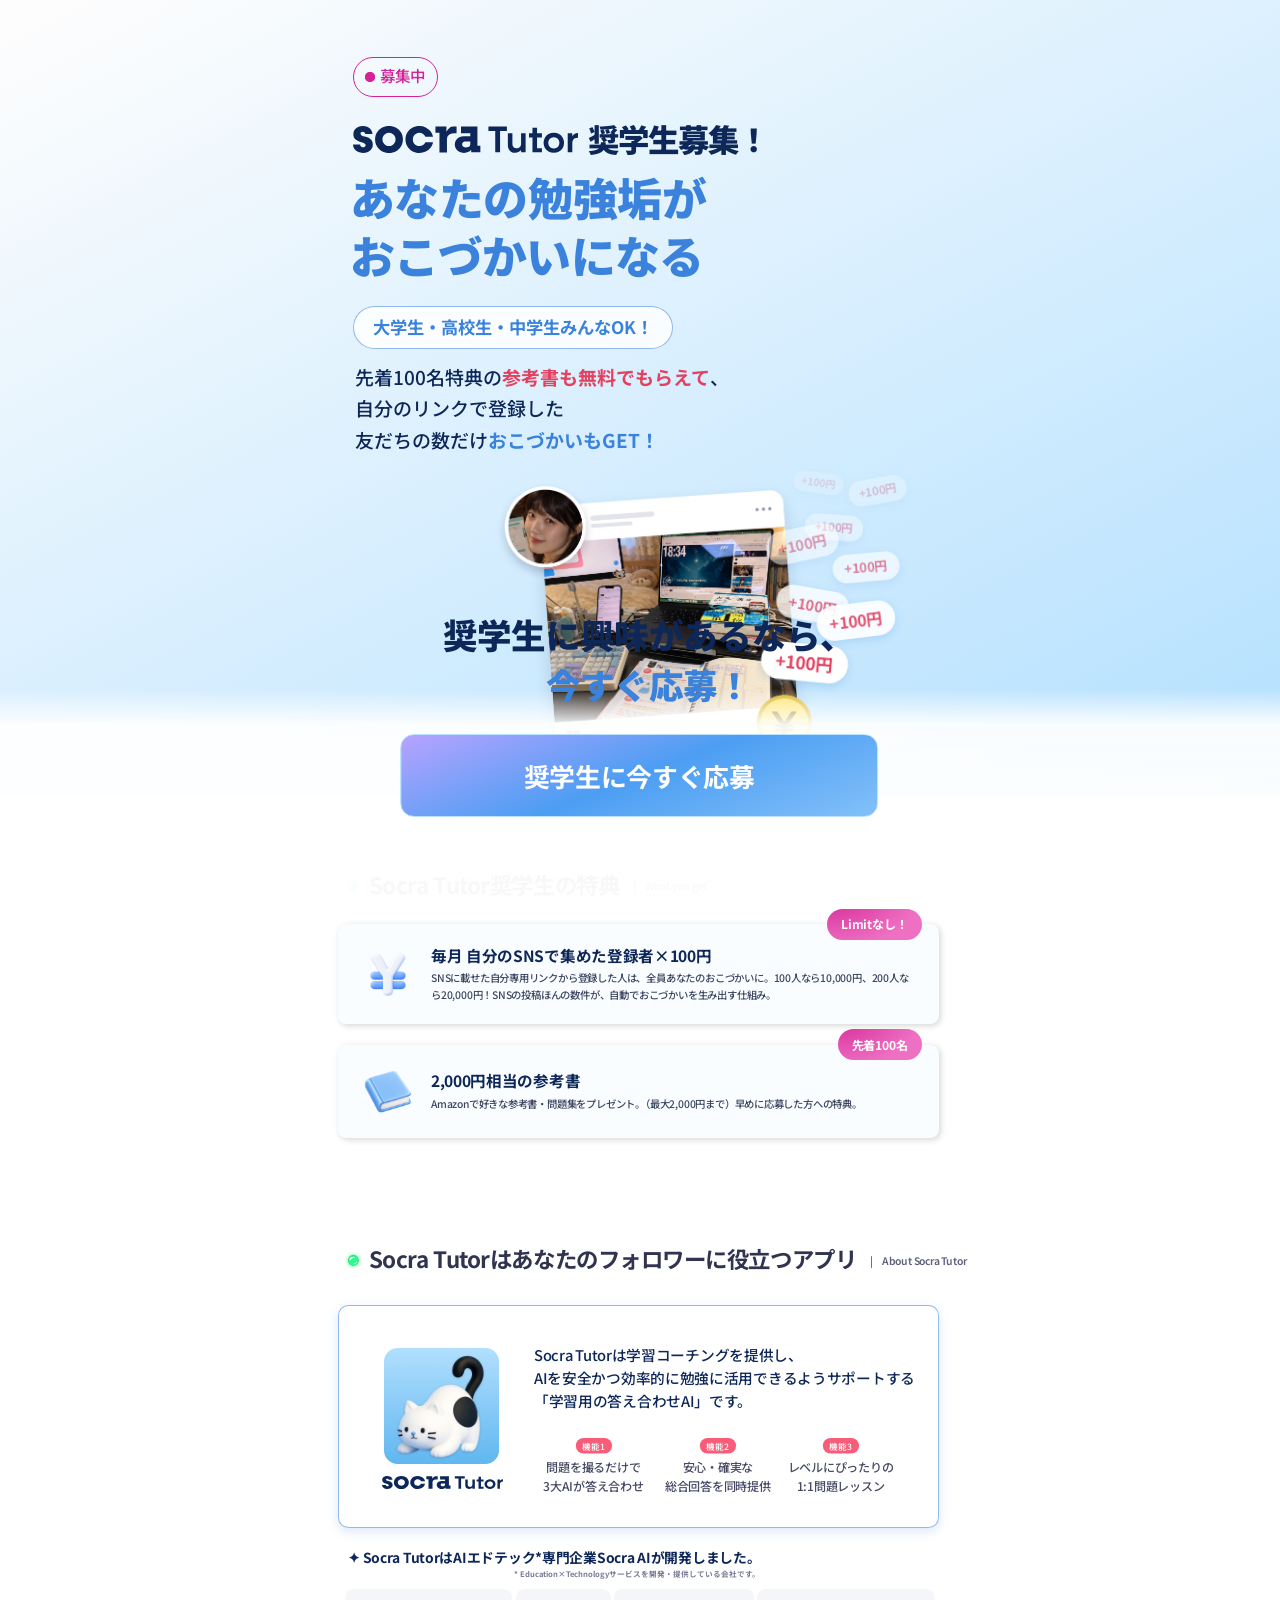
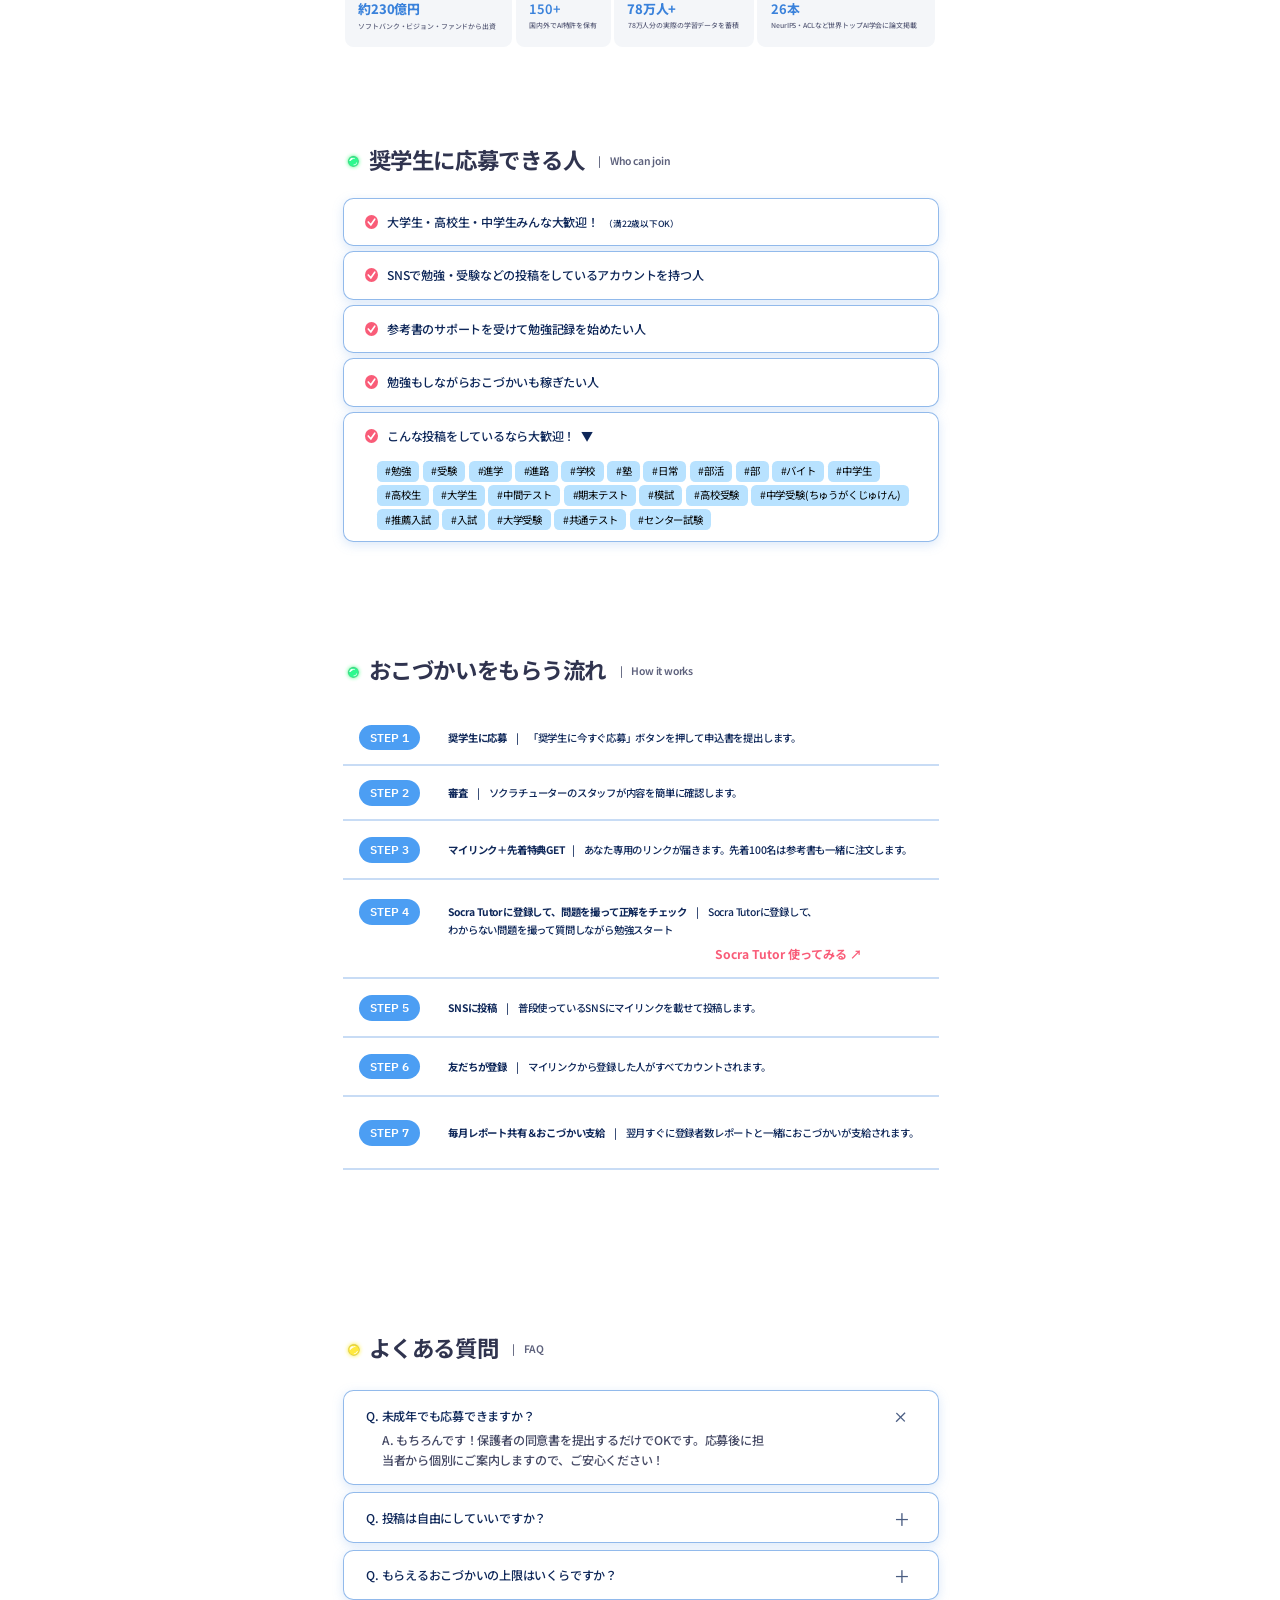
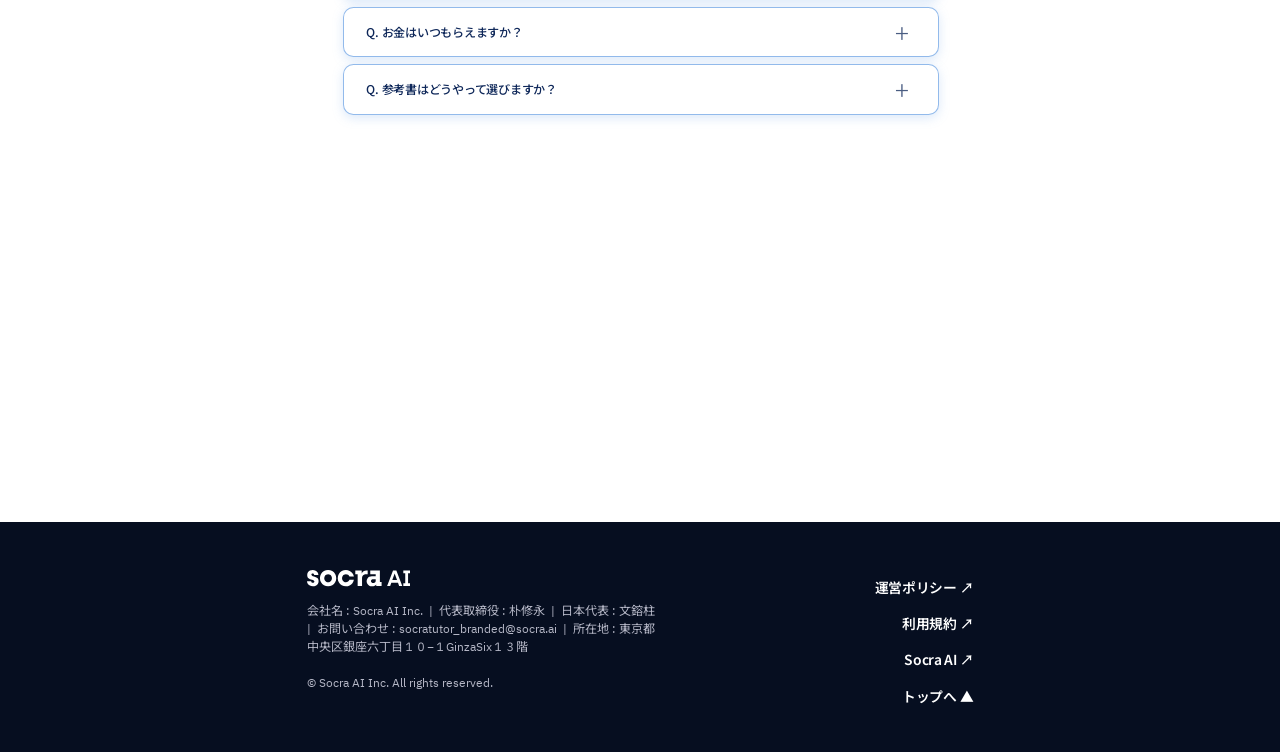
==== commit 8d762aa2: "랜딩 히어로: +100円 말풍선을 코드로 분리, 첫 진입 시 하나씩 빠르게 떠오르는 애니메이션 Co-Authored-By: Claude Opus 5.5 <noreply@anthro" ====
--- a/index.html
+++ b/index.html
@@ -56,8 +56,16 @@
 .em-pink{color:#e4405f}
 .em-blue{color:var(--blue-550)}
 
-/* 게시물 비주얼(카드·프로필·코인·+100円 말풍선을 Figma에서 한 장으로 내보냄, 배경 투명) */
-.hero-visual{position:absolute;left:90px;top:268px;width:290px;height:auto}
+/* 게시물 비주얼: 카드·프로필·코인은 이미지(Figma 내보내기), +100円 말풍선은 코드 — Figma 좌표(335×200 기준) 그대로 */
+.hero-visual{position:absolute;left:90px;top:268px;width:335px;height:200px;transform:scale(.838);transform-origin:top left}
+.hero-visual .base{position:absolute;left:0;top:0;width:335px;height:auto}
+.yen{position:absolute;left:calc(var(--x) * 1px);top:calc(var(--y) * 1px);padding:calc(var(--pt) * 1px) calc(var(--pl) * 1px);border-radius:99px;background:#fff;
+  box-shadow:0 2px 6px rgba(58,130,219,.22);font-size:calc(var(--fs) * 1px);font-weight:700;line-height:1.5;color:#e4405f;white-space:nowrap;
+  --rd:calc(var(--r) * -1deg); transform-origin:top left;transform:rotate(var(--rd));opacity:var(--op);
+  animation:yen-up .38s cubic-bezier(.2,.9,.3,1.25) both;animation-delay:calc(250ms + var(--i) * 110ms)}
+/* 첫 진입 시 코인 쪽(아래)부터 하나씩 빠르게 떠오름 */
+@keyframes yen-up{from{opacity:0;transform:translateY(12px) rotate(var(--rd)) scale(.6)}to{opacity:var(--op);transform:rotate(var(--rd))}}
+@media (prefers-reduced-motion:reduce){.yen{animation:none}}
 
 /* ---------- Section common ---------- */
 .sec-head{display:flex;align-items:flex-start;height:17px;padding-left:48px}
@@ -203,7 +211,7 @@
   .col{width:auto;margin:0;zoom:1}
 
   /* Hero */
-  .hero .col{height:auto;padding:28px 20px 8px}
+  .hero .col{height:auto;padding:28px 20px 24px}
   .badge{position:relative;left:auto;top:auto;width:61px;height:29px}
   .badge i{left:7.5px;top:10px;width:7.5px;height:7.5px}
   .badge span{left:19px;top:4px;font-size:11px}
@@ -214,7 +222,7 @@
   .hero-h2 .l2{letter-spacing:inherit}
   .hero-chip{position:static;display:inline-block;margin-top:16px;padding:5px 12px;font-size:11px}
   .hero-sub{position:static;font-size:12px;line-height:1.65;white-space:normal}
-  .hero-visual{position:static;display:block;width:346px;max-width:none;margin-top:30px}
+  .hero-visual{position:relative;left:auto;top:auto;margin-top:29px;transform:none}
 
   /* Section common */
   .about{padding-top:56px}
@@ -317,10 +325,7 @@
   .footer-links a{font-size:10px;line-height:1.65;text-align:right}
   .footer .copy{margin:0;font-size:10px}
 }
-/* 폭이 아주 좁은 폰: 비주얼이 화면 밖으로 나가지 않게 */
-@media (max-width:385px){
-  .hero-visual{width:calc(100vw - 29px)}
-}
+
 </style>
 <link rel="stylesheet" href="/assets/scholarship-embed.css">
 </head>
@@ -336,7 +341,10 @@
       <p class="hero-chip">大学生・高校生・中学生みんなOK！</p>
       <p class="hero-sub">先着100名特典の<b class="em-pink">参考書も無料でもらえて</b>、<br>自分のリンクで登録した<br>友だちの数だけ<b class="em-blue">おこづかいもGET！</b></p>
 
-      <img class="hero-visual" src="assets/hero-visual.png" alt="勉強垢の投稿から、+100円がどんどん貯まるイメージ" width="346" height="216">
+      <div class="hero-visual" role="img" aria-label="勉強垢の投稿から、+100円がどんどん貯まるイメージ">
+        <img class="base" src="assets/hero-visual-base.png" alt="" width="335" height="216">
+        <div aria-hidden="true"><span class="yen" style="--x:262;--y:4;--r:-8;--op:0.18;--fs:7;--pt:2;--pl:6;--i:7">+100円</span><span class="yen" style="--x:298;--y:14;--r:10;--op:0.28;--fs:8;--pt:3;--pl:7;--i:6">+100円</span><span class="yen" style="--x:270;--y:34;--r:-4;--op:0.38;--fs:8;--pt:3;--pl:7;--i:5">+100円</span><span class="yen" style="--x:240;--y:50;--r:12;--op:0.5;--fs:10;--pt:4;--pl:9;--i:4">+100円</span><span class="yen" style="--x:288;--y:64;--r:5;--op:0.62;--fs:9;--pt:3;--pl:8;--i:3">+100円</span><span class="yen" style="--x:252;--y:82;--r:-10;--op:0.75;--fs:10;--pt:4;--pl:9;--i:2">+100円</span><span class="yen" style="--x:276;--y:100;--r:7;--op:0.9;--fs:11;--pt:4;--pl:9;--i:1">+100円</span><span class="yen" style="--x:240;--y:122;--r:-5;--op:1;--fs:12;--pt:4;--pl:10;--i:0">+100円</span></div>
+      </div>
     </div>
   </section>
 
@@ -494,6 +502,16 @@
 
 <script src="/assets/scholarship-bridge.js"></script>
 <script>
+// 폭이 좁은 폰(375px 미만): 히어로 비주얼(335×200 좌표)을 화면 폭에 맞춰 축소
+(function(){
+  const v=document.querySelector('.hero-visual'); if(!v) return;
+  const fit=()=>{ const w=document.documentElement.clientWidth;
+    if(w<375){ const k=(w-40)/335; v.style.transform='scale('+k+')'; v.style.transformOrigin='top left'; v.style.marginBottom=(200*(k-1))+'px'; }
+    else { v.style.transform=''; v.style.marginBottom=''; } };
+  fit(); addEventListener('resize',fit);
+})();
+</script>
+<script>
 // 태블릿·PC: 440px 웹 디자인을 화면 폭에 맞춰 확대 (MAX_WIDTH까지). 휴대폰(768px 미만)은 모바일 레이아웃이라 확대하지 않음
 const DESIGN_WIDTH = 440, MAX_WIDTH = 760, MOBILE_MAX = 767.98;
 function fit(){
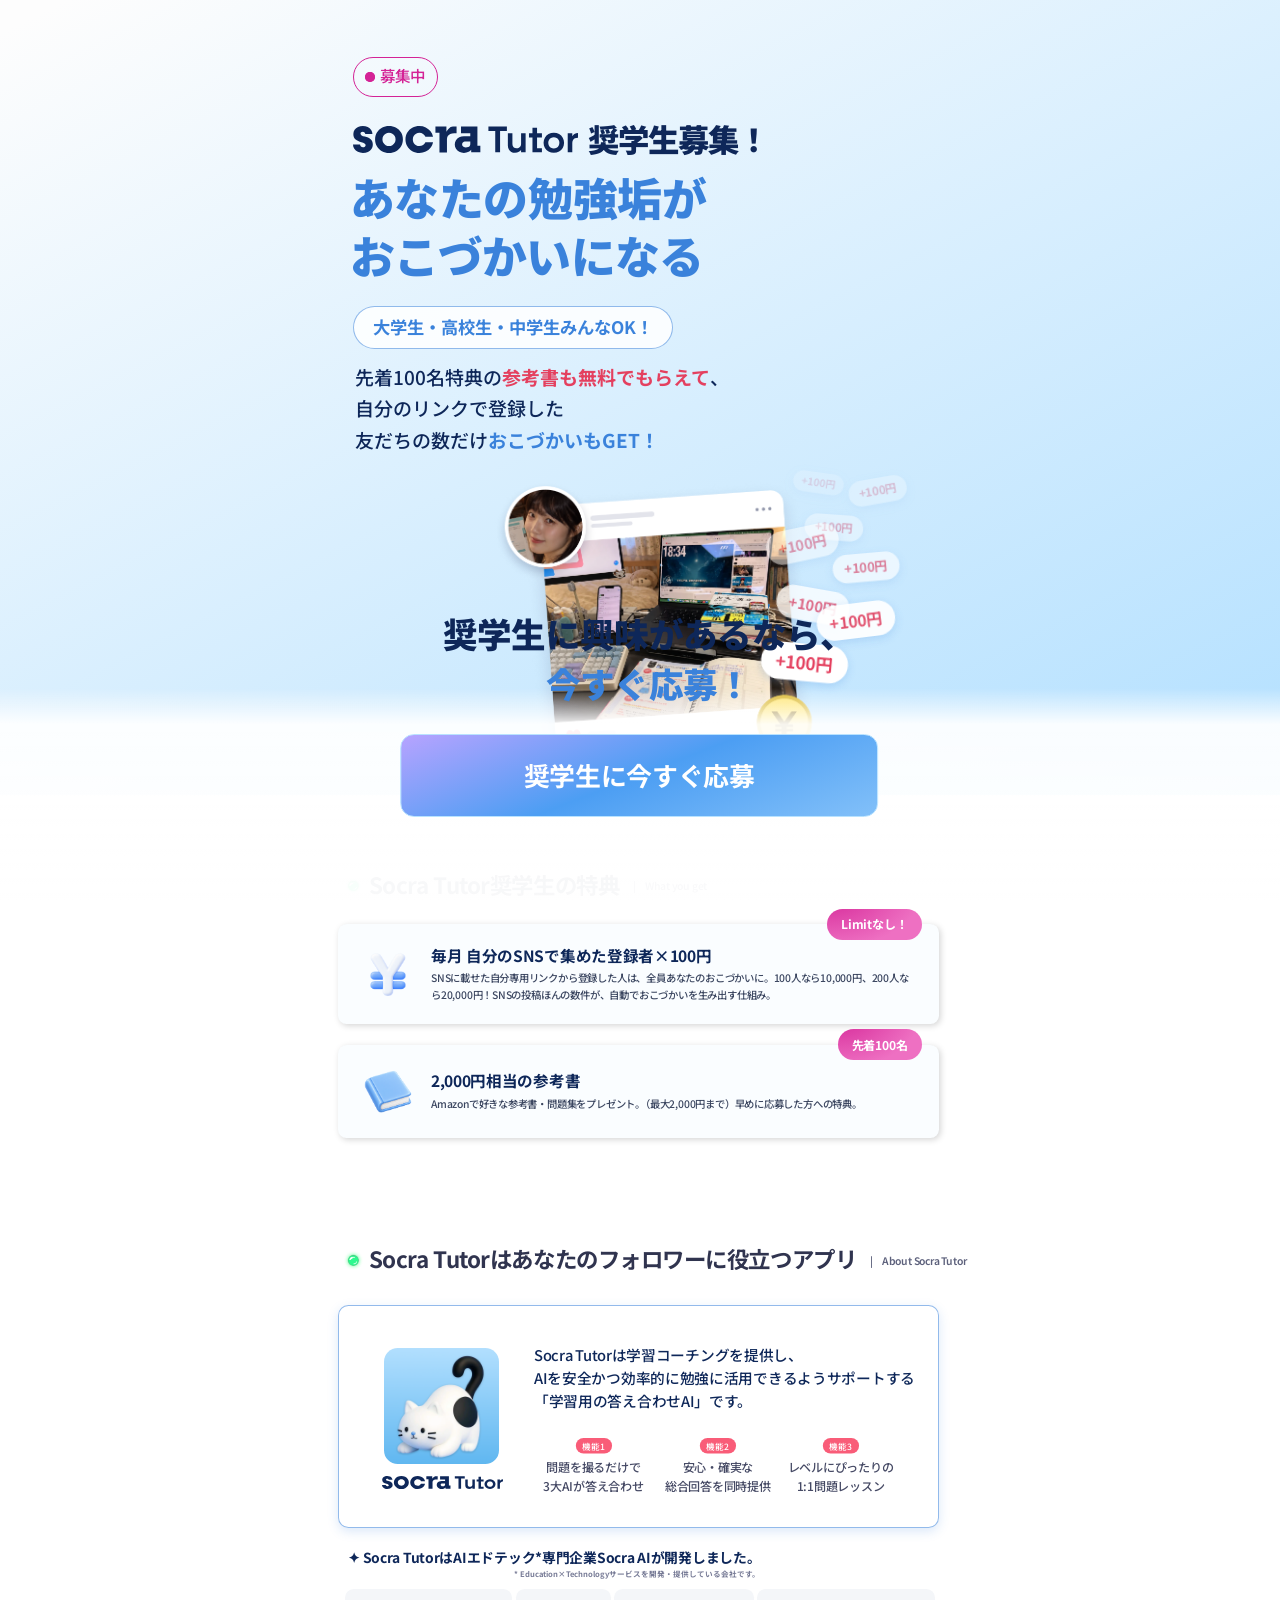
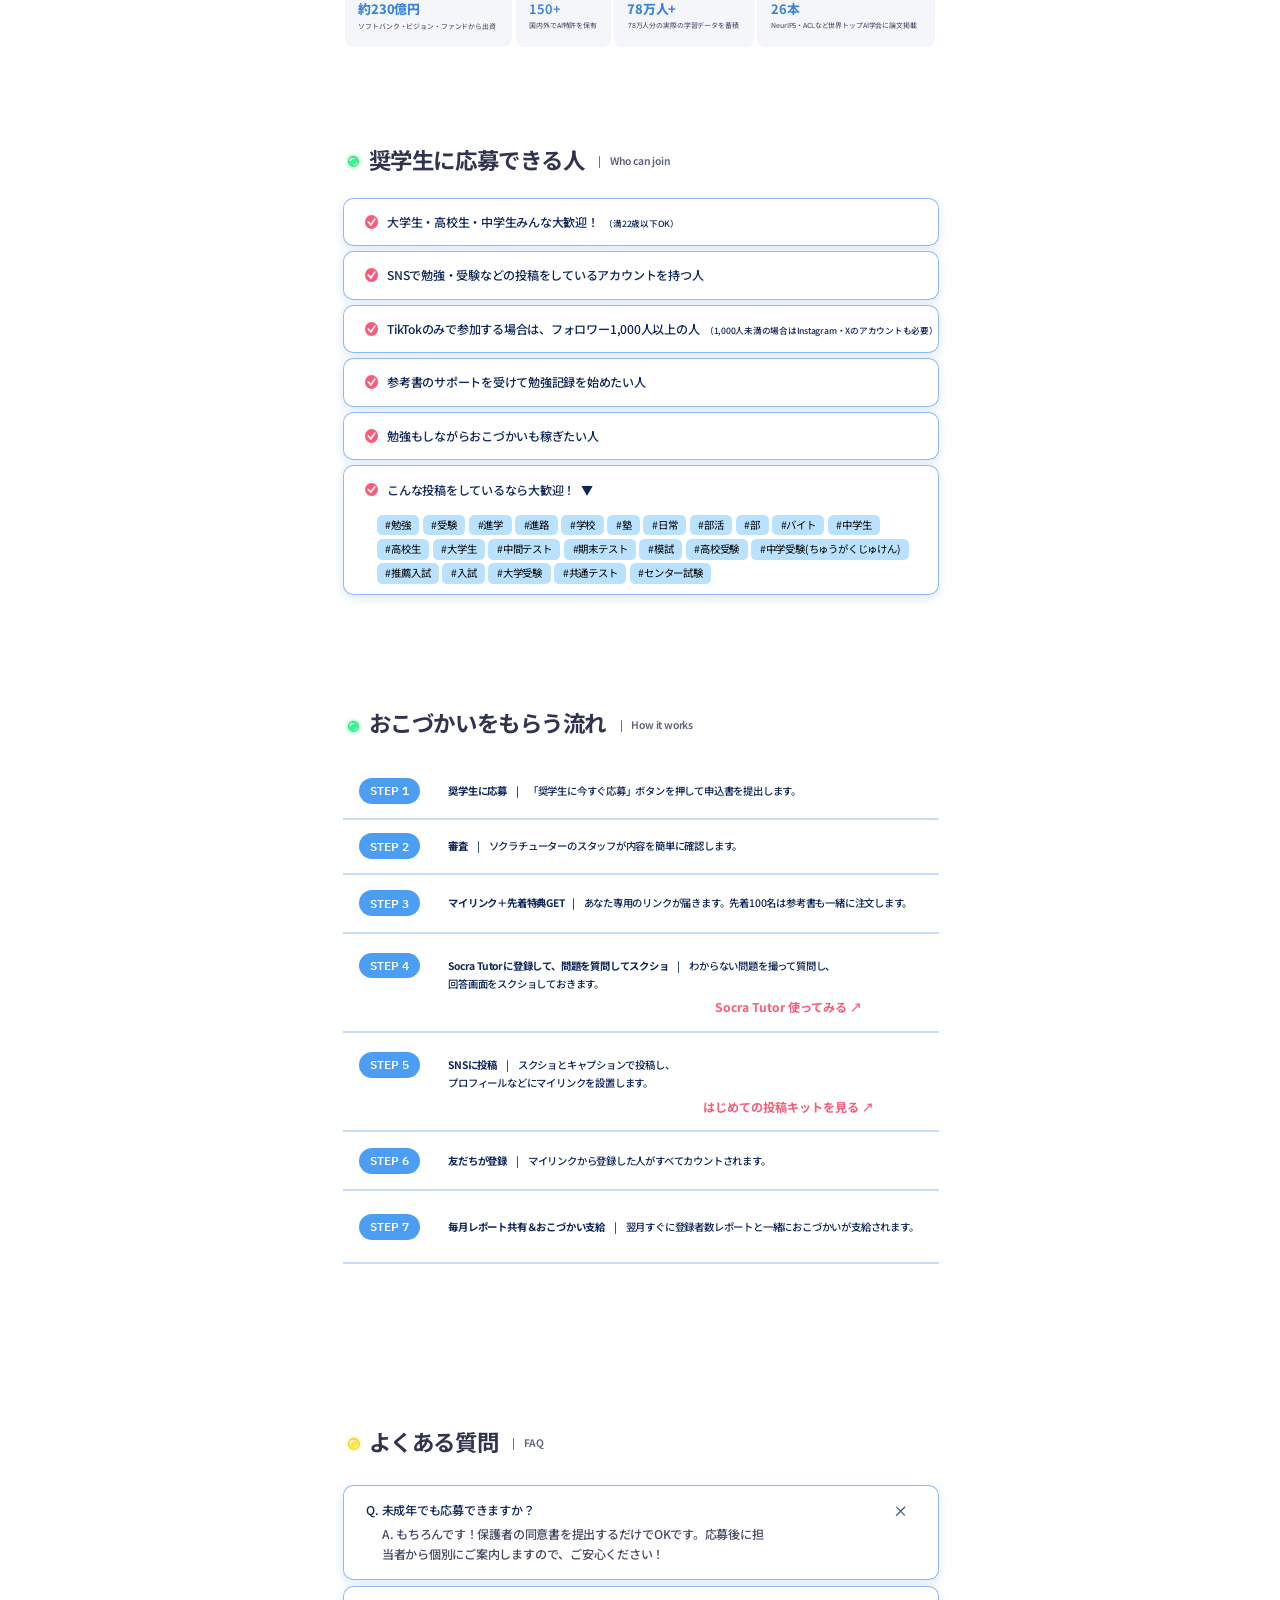
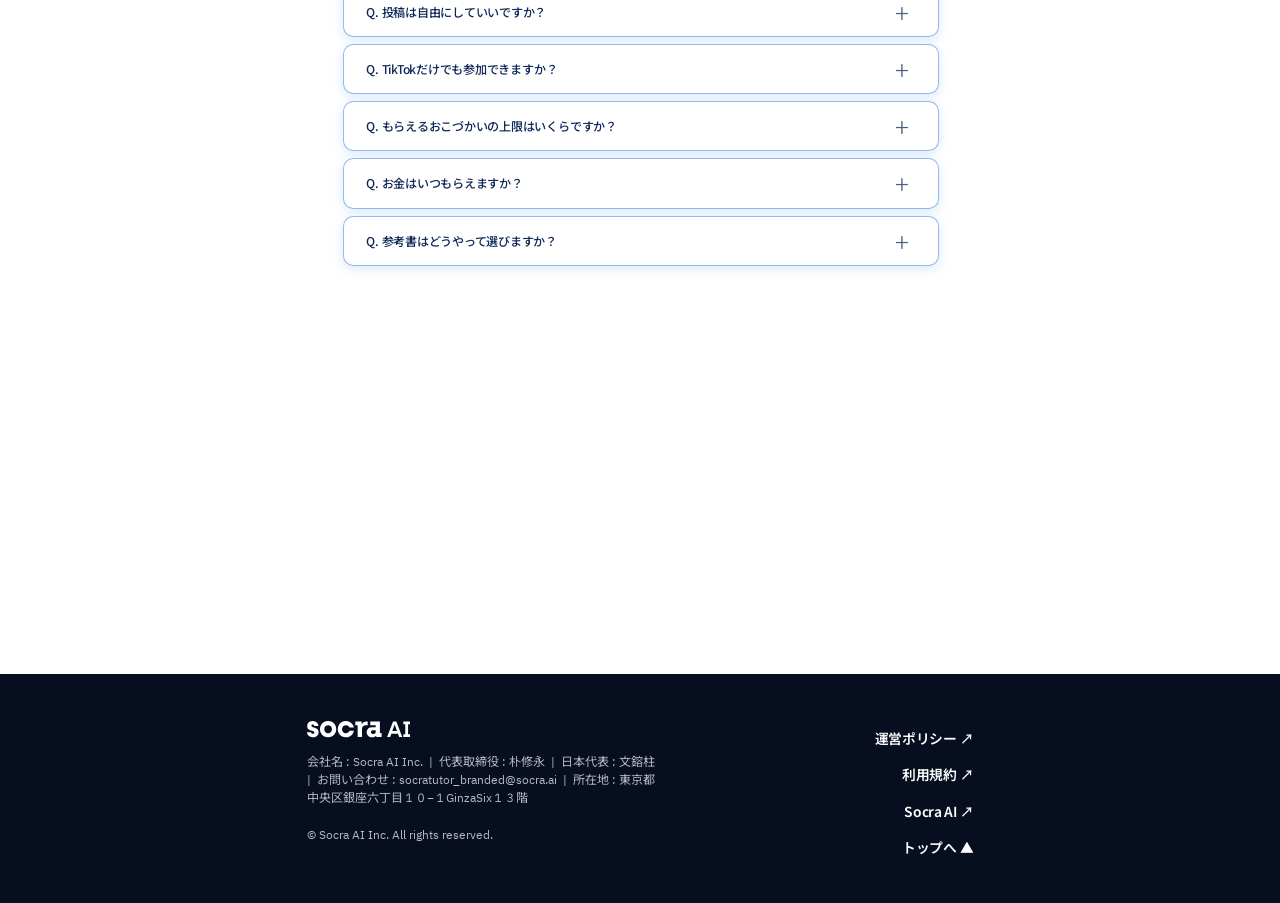
==== commit 2c1e2b82: "랜딩: TikTok 1,000명 조건(응모 대상·FAQ), STEP4·5를 키트 흐름에 맞춤, 투고 키트 링크 추가" ====
--- a/index.html
+++ b/index.html
@@ -407,6 +407,7 @@
       <div class="who">
         <div class="box who-row"><img src="assets/check.svg" alt="" width="8" height="8"><span>大学生・高校生・中学生みんな大歓迎！  <small>（満22歳以下OK）</small></span></div>
         <div class="box who-row"><img src="assets/check.svg" alt="" width="8" height="8"><span>SNSで勉強・受験などの投稿をしているアカウントを持つ人</span></div>
+        <div class="box who-row"><img src="assets/check.svg" alt="" width="8" height="8"><span>TikTokのみで参加する場合は、フォロワー1,000人以上の人  <small>（1,000人未満の場合はInstagram・Xのアカウントも必要）</small></span></div>
         <div class="box who-row"><img src="assets/check.svg" alt="" width="8" height="8"><span>参考書のサポートを受けて勉強記録を始めたい人</span></div>
         <div class="box who-row"><img src="assets/check.svg" alt="" width="8" height="8"><span>勉強もしながらおこづかいも稼ぎたい人</span></div>
         <div class="box who-last">
@@ -435,8 +436,8 @@
         <li class="step s32"><span class="pill">STEP 1</span><p><b>奨学生に応募</b><span class="sep">     |     </span><span class="desc">「奨学生に今すぐ応募」ボタンを押して<br class="m-br">申込書を提出します。</span></p><span class="rule"><span><img src="assets/line.svg" alt="" width="345.3" height=".3"></span></span></li>
         <li class="step s32"><span class="pill">STEP 2</span><p><b>審査</b><span class="sep">     |     </span><span class="desc">ソクラチューターのスタッフが内容を簡単に確認します。</span></p><span class="rule"><span><img src="assets/line.svg" alt="" width="345.3" height=".3"></span></span></li>
         <li class="step"><span class="pill">STEP 3</span><p><b>マイリンク＋先着特典GET</b><span class="sep">    |     </span><span class="desc">あなた専用のリンクが届きます。<br class="m-br">先着100名は参考書も一緒に注文します。</span></p><span class="rule"><span><img src="assets/line.svg" alt="" width="345.3" height=".3"></span></span></li>
-        <li class="step s-link"><span class="pill">STEP 4</span><p><b>Socra Tutorに登録して、<br class="m-br">問題を撮って正解をチェック</b><span class="sep">     |     </span><span class="desc">Socra Tutorに登録して、<br class="d-br">わからない問題を撮っ<br class="m-br">て質問しながら勉強スタート<span class="m-only"> !</span></span></p><a class="step-link" href="https://socratutor.ai/landing" target="_blank" rel="noopener">Socra Tutor 使ってみる ↗</a><span class="rule"><span><img src="assets/line.svg" alt="" width="345.3" height=".3"></span></span></li>
-        <li class="step"><span class="pill">STEP 5</span><p><b>SNSに投稿</b><span class="sep">     |     </span><span class="desc">普段使っているSNSにマイリンクを載せて投稿します。</span></p><span class="rule"><span><img src="assets/line.svg" alt="" width="345.3" height=".3"></span></span></li>
+        <li class="step s-link"><span class="pill">STEP 4</span><p><b>Socra Tutorに登録して、<br class="m-br">問題を質問してスクショ</b><span class="sep">     |     </span><span class="desc">わからない問題を撮って質問し、<br class="d-br">回答画面をスクショしておきます。</span></p><a class="step-link" href="https://socratutor.ai/landing" target="_blank" rel="noopener">Socra Tutor 使ってみる ↗</a><span class="rule"><span><img src="assets/line.svg" alt="" width="345.3" height=".3"></span></span></li>
+        <li class="step s-link"><span class="pill">STEP 5</span><p><b>SNSに投稿</b><span class="sep">     |     </span><span class="desc">スクショとキャプションで投稿し、<br class="d-br">プロフィールなどにマイリンクを設置します。</span></p><a class="step-link" href="https://socratutor.ai/event/scholarship/kit" target="_blank" rel="noopener">はじめての投稿キットを見る ↗</a><span class="rule"><span><img src="assets/line.svg" alt="" width="345.3" height=".3"></span></span></li>
         <li class="step"><span class="pill">STEP 6</span><p><b>友だちが登録</b><span class="sep">     |     </span><span class="desc">マイリンクから登録した人がすべてカウントされます。</span></p><span class="rule"><span><img src="assets/line.svg" alt="" width="345.3" height=".3"></span></span></li>
         <li class="step tall"><span class="pill">STEP 7</span><p><b>毎月レポート共有＆おこづかい支給</b><span class="sep">     |     </span><span class="desc">翌月すぐに登録者数レポートと一緒におこづかいが<br class="m-br">支給されます。</span></p><span class="rule"><span><img src="assets/line.svg" alt="" width="345.3" height=".3"></span></span></li>
       </ol>
@@ -458,6 +459,10 @@
             <span class="links">
               <a href="https://socratutor.ai/event/scholarship/guide" target="_blank" rel="noopener">ご利用ガイド ↗</a>
             </span></p>
+        </div>
+        <div class="box qa">
+          <button type="button" aria-expanded="false"><span class="q">Q. TikTokだけでも参加できますか？</span><span class="pm" aria-hidden="true">+</span></button>
+          <p class="a">A. フォロワー1,000人以上ならOKです！1,000人未満の場合、TikTokのプロフィールにはリンクを設置できないため、InstagramまたはXのアカウントもあわせてご用意ください。</p>
         </div>
         <div class="box qa">
           <button type="button" aria-expanded="false"><span class="q">Q. もらえるおこづかいの上限はいくらですか？</span><span class="pm" aria-hidden="true">+</span></button>
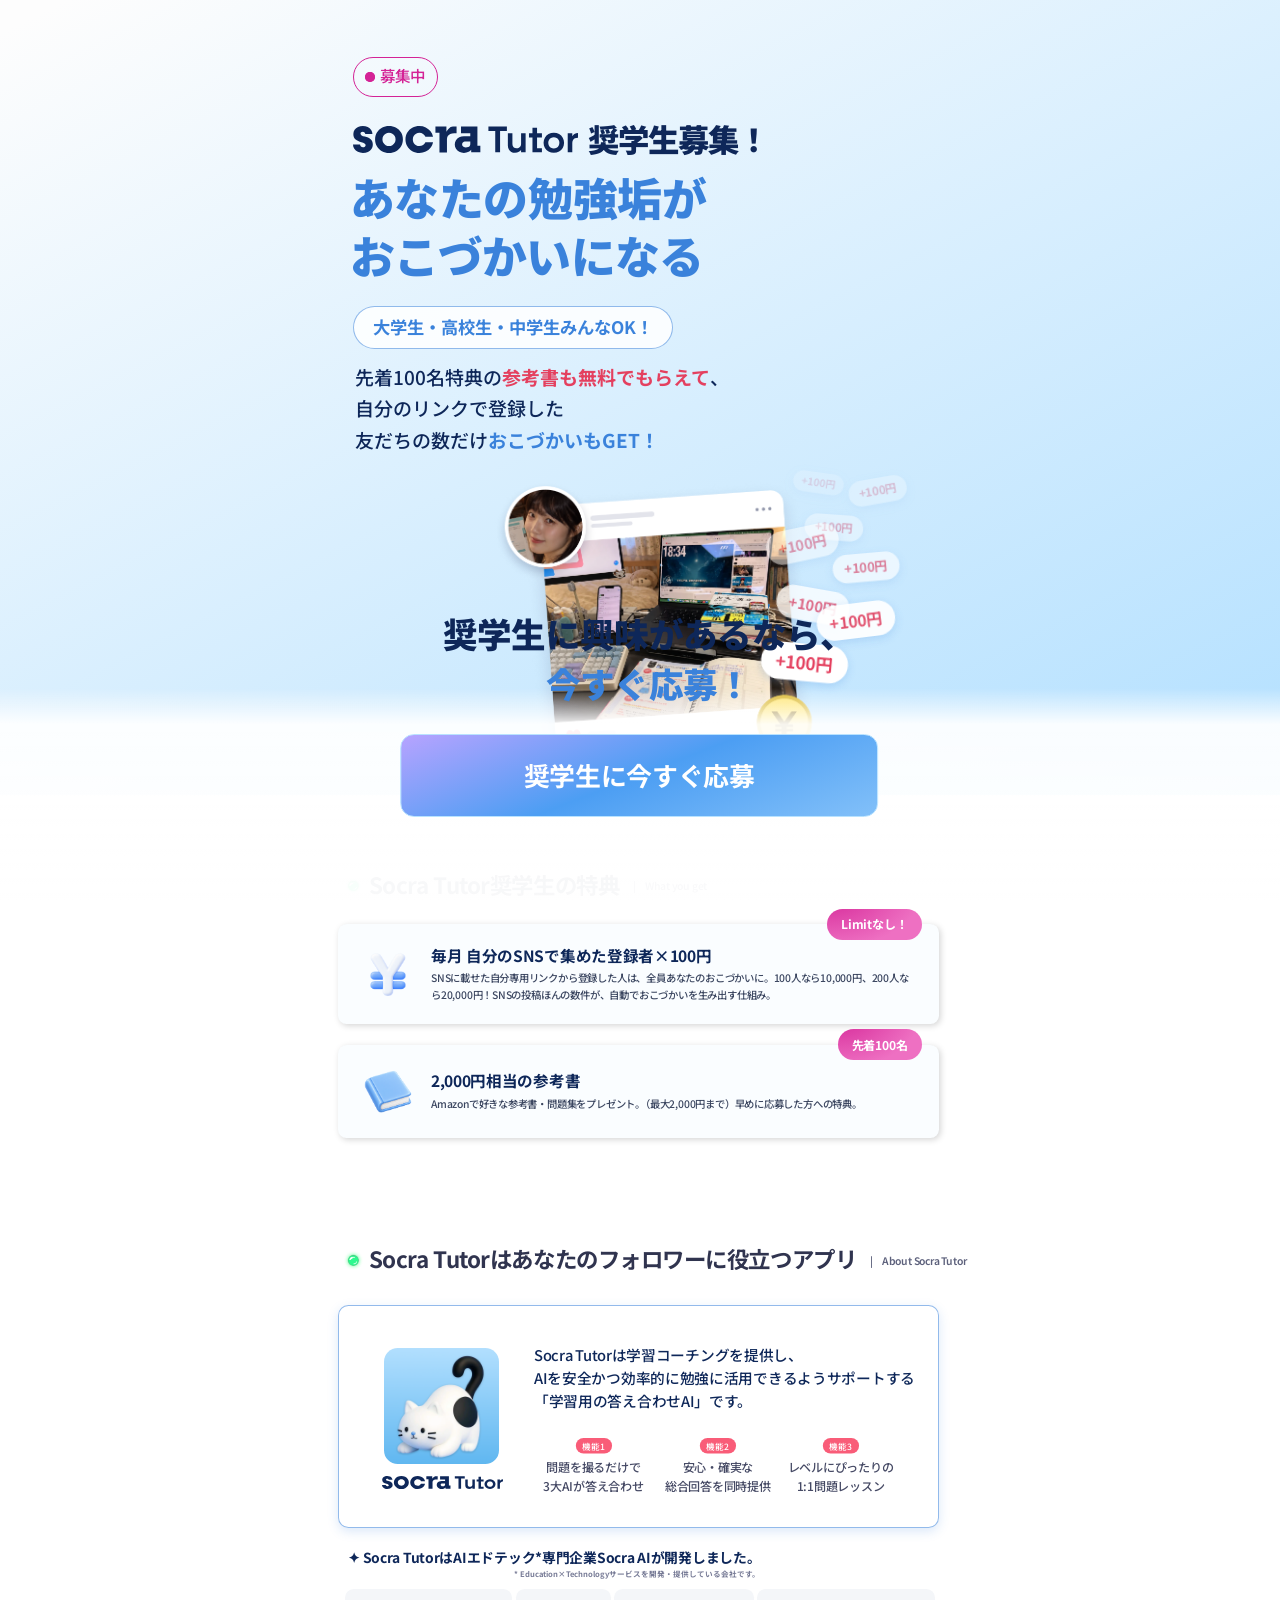
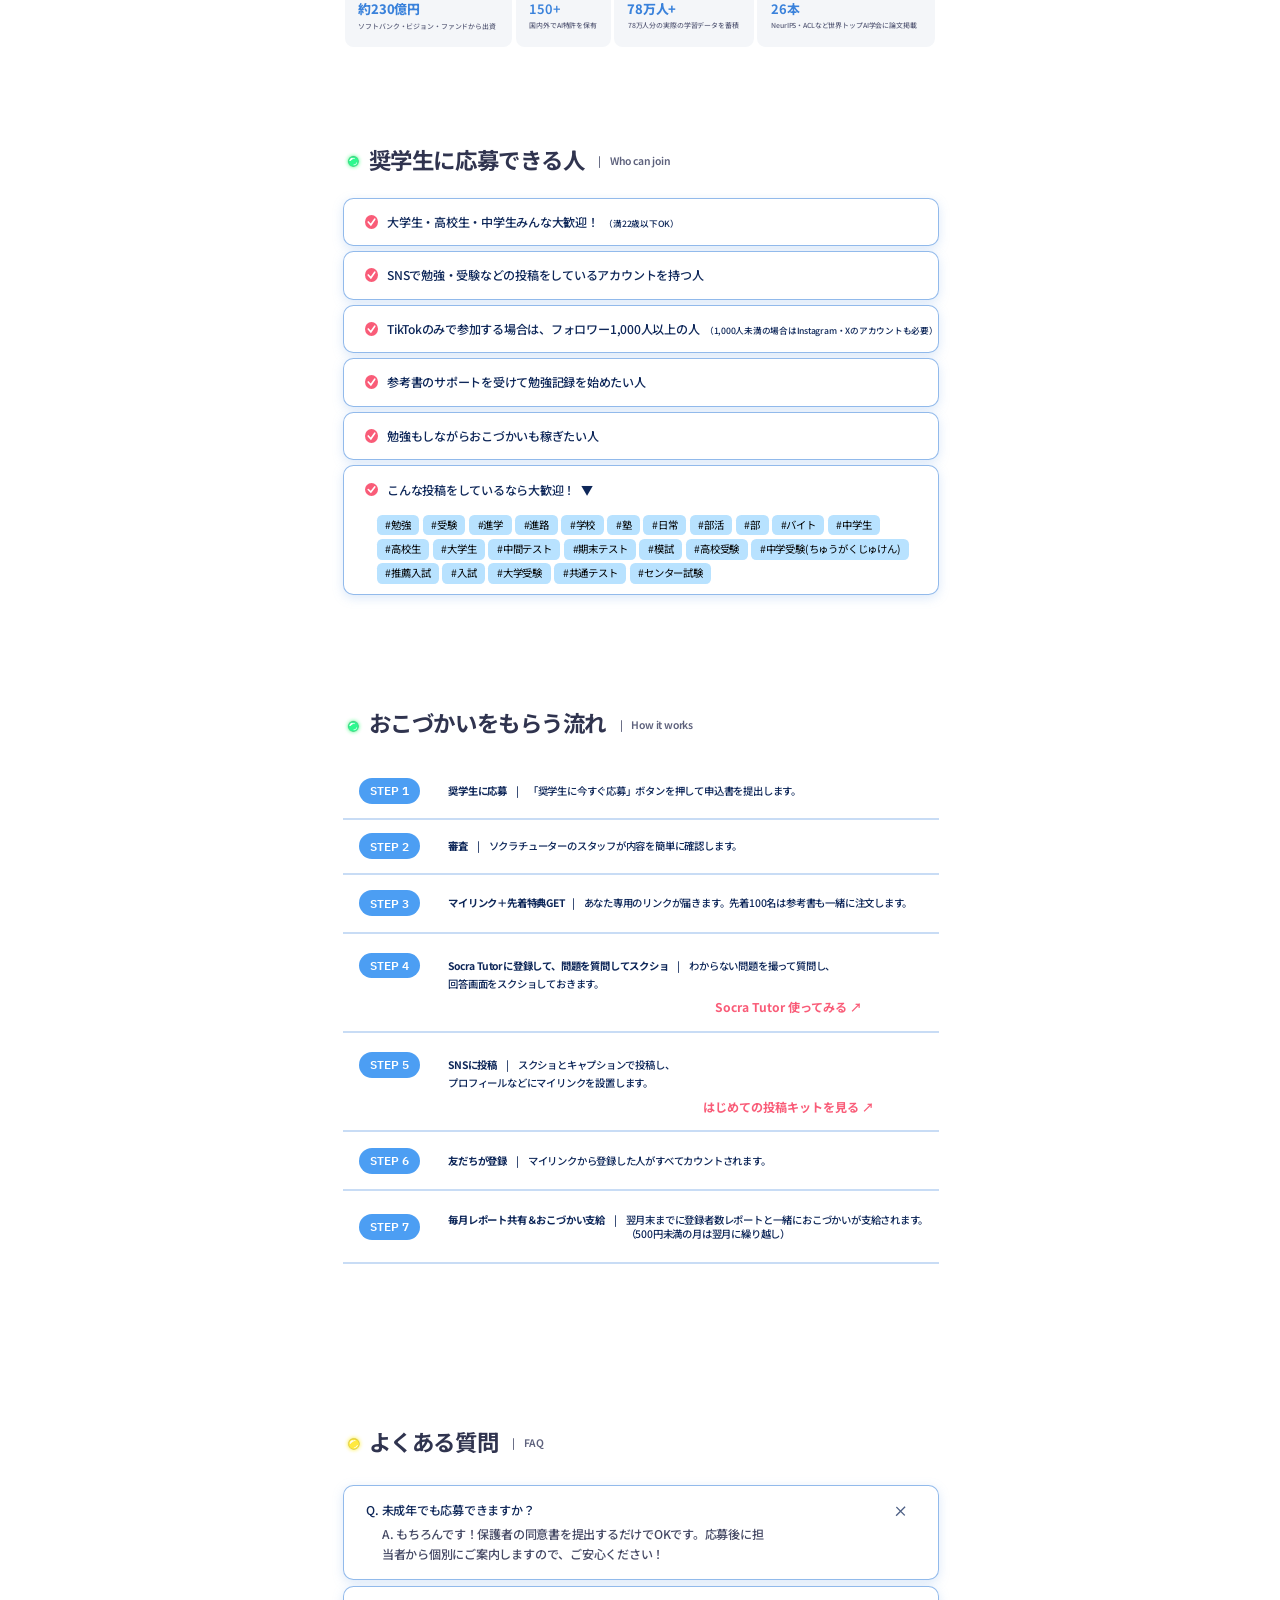
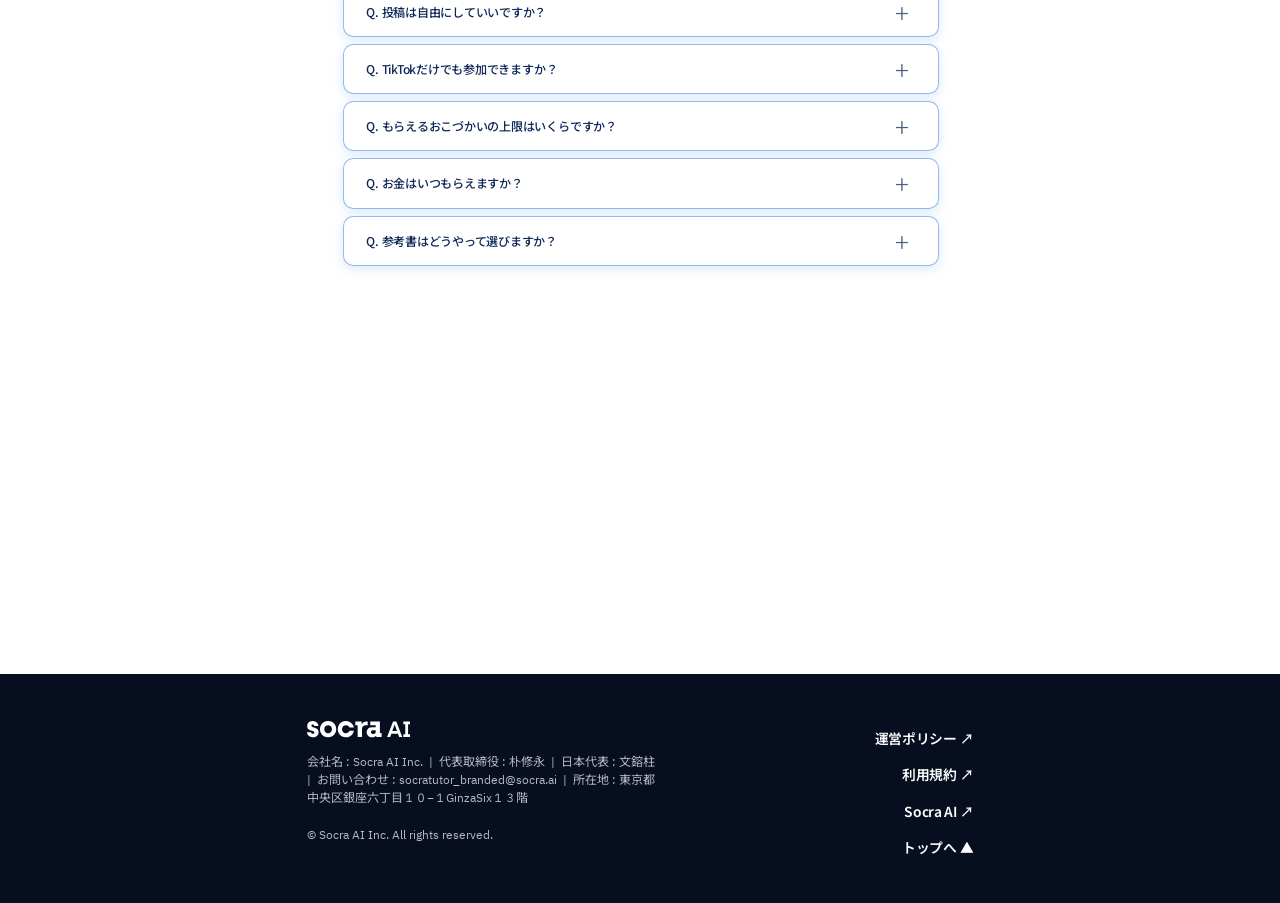
==== commit fb3769a1: "FAQ·STEP7·이용가이드: 최소 지급액 500円 미달 시 익월 이월, 활동 종료 시 전액 지급 반영 Co-Authored-By: Claude Opus 5.5 <noreply@a" ====
--- a/index.html
+++ b/index.html
@@ -439,7 +439,7 @@
         <li class="step s-link"><span class="pill">STEP 4</span><p><b>Socra Tutorに登録して、<br class="m-br">問題を質問してスクショ</b><span class="sep">     |     </span><span class="desc">わからない問題を撮って質問し、<br class="d-br">回答画面をスクショしておきます。</span></p><a class="step-link" href="https://socratutor.ai/landing" target="_blank" rel="noopener">Socra Tutor 使ってみる ↗</a><span class="rule"><span><img src="assets/line.svg" alt="" width="345.3" height=".3"></span></span></li>
         <li class="step s-link"><span class="pill">STEP 5</span><p><b>SNSに投稿</b><span class="sep">     |     </span><span class="desc">スクショとキャプションで投稿し、<br class="d-br">プロフィールなどにマイリンクを設置します。</span></p><a class="step-link" href="https://socratutor.ai/event/scholarship/kit" target="_blank" rel="noopener">はじめての投稿キットを見る ↗</a><span class="rule"><span><img src="assets/line.svg" alt="" width="345.3" height=".3"></span></span></li>
         <li class="step"><span class="pill">STEP 6</span><p><b>友だちが登録</b><span class="sep">     |     </span><span class="desc">マイリンクから登録した人がすべてカウントされます。</span></p><span class="rule"><span><img src="assets/line.svg" alt="" width="345.3" height=".3"></span></span></li>
-        <li class="step tall"><span class="pill">STEP 7</span><p><b>毎月レポート共有＆おこづかい支給</b><span class="sep">     |     </span><span class="desc">翌月すぐに登録者数レポートと一緒におこづかいが<br class="m-br">支給されます。</span></p><span class="rule"><span><img src="assets/line.svg" alt="" width="345.3" height=".3"></span></span></li>
+        <li class="step tall"><span class="pill">STEP 7</span><p><b>毎月レポート共有＆おこづかい支給</b><span class="sep">     |     </span><span class="desc">翌月末までに登録者数レポートと一緒におこづかいが<br class="m-br">支給されます。（500円未満の月は翌月に繰り越し）</span></p><span class="rule"><span><img src="assets/line.svg" alt="" width="345.3" height=".3"></span></span></li>
       </ol>
 
       <!-- FAQ -->
@@ -470,7 +470,7 @@
         </div>
         <div class="box qa">
           <button type="button" aria-expanded="false"><span class="q">Q. お金はいつもらえますか？</span><span class="pm" aria-hidden="true">+</span></button>
-          <p class="a">A. 翌月すぐに支給されます。</p>
+          <p class="a">A. 毎月末日で締めて、翌月末までに登録者数レポートと一緒にお振込みします。その月のおこづかいが500円未満の場合は翌月に繰り越して合算し、500円以上になった月にまとめてお支払いします。活動を終了するときは、500円未満でも全額お支払いします！</p>
         </div>
         <div class="box qa">
           <button type="button" aria-expanded="false"><span class="q">Q. 参考書はどうやって選びますか？</span><span class="pm" aria-hidden="true">+</span></button>
